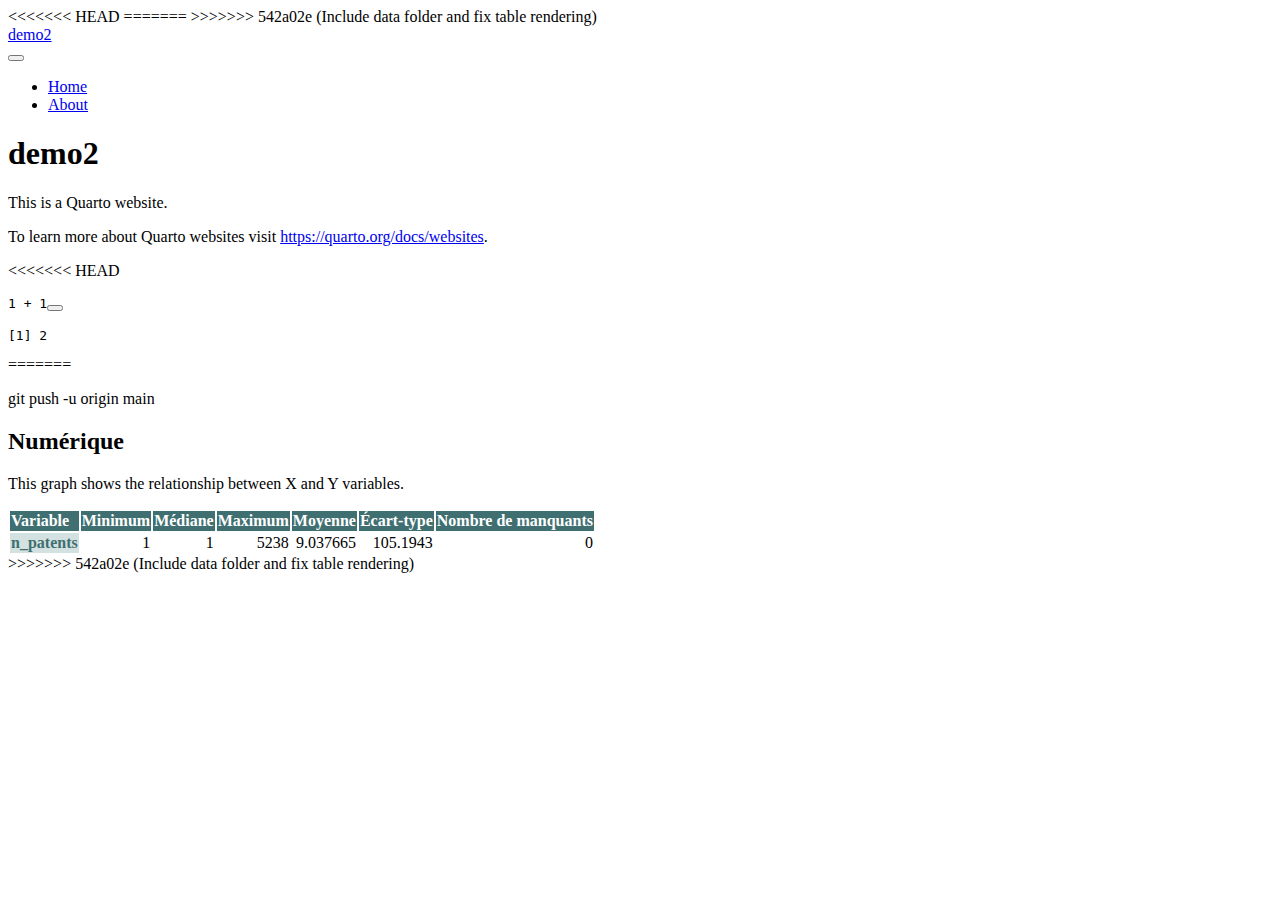
==== docs/index.html @ b52dc301 "Resolve merge conflicts and finalize the merge" ====
<!DOCTYPE html>
<html xmlns="http://www.w3.org/1999/xhtml" lang="en" xml:lang="en"><head>

<meta charset="utf-8">
<meta name="generator" content="quarto-1.4.555">

<meta name="viewport" content="width=device-width, initial-scale=1.0, user-scalable=yes">


<title>demo2</title>
<style>
code{white-space: pre-wrap;}
span.smallcaps{font-variant: small-caps;}
div.columns{display: flex; gap: min(4vw, 1.5em);}
div.column{flex: auto; overflow-x: auto;}
div.hanging-indent{margin-left: 1.5em; text-indent: -1.5em;}
ul.task-list{list-style: none;}
ul.task-list li input[type="checkbox"] {
  width: 0.8em;
  margin: 0 0.8em 0.2em -1em; /* quarto-specific, see https://github.com/quarto-dev/quarto-cli/issues/4556 */ 
  vertical-align: middle;
}
<<<<<<< HEAD
/* CSS for syntax highlighting */
pre > code.sourceCode { white-space: pre; position: relative; }
pre > code.sourceCode > span { line-height: 1.25; }
pre > code.sourceCode > span:empty { height: 1.2em; }
.sourceCode { overflow: visible; }
code.sourceCode > span { color: inherit; text-decoration: inherit; }
div.sourceCode { margin: 1em 0; }
pre.sourceCode { margin: 0; }
@media screen {
div.sourceCode { overflow: auto; }
}
@media print {
pre > code.sourceCode { white-space: pre-wrap; }
pre > code.sourceCode > span { text-indent: -5em; padding-left: 5em; }
}
pre.numberSource code
  { counter-reset: source-line 0; }
pre.numberSource code > span
  { position: relative; left: -4em; counter-increment: source-line; }
pre.numberSource code > span > a:first-child::before
  { content: counter(source-line);
    position: relative; left: -1em; text-align: right; vertical-align: baseline;
    border: none; display: inline-block;
    -webkit-touch-callout: none; -webkit-user-select: none;
    -khtml-user-select: none; -moz-user-select: none;
    -ms-user-select: none; user-select: none;
    padding: 0 4px; width: 4em;
  }
pre.numberSource { margin-left: 3em;  padding-left: 4px; }
div.sourceCode
  {   }
@media screen {
pre > code.sourceCode > span > a:first-child::before { text-decoration: underline; }
}
=======
>>>>>>> 542a02e (Include data folder and fix table rendering)
</style>


<script src="site_libs/quarto-nav/quarto-nav.js"></script>
<script src="site_libs/quarto-nav/headroom.min.js"></script>
<script src="site_libs/clipboard/clipboard.min.js"></script>
<script src="site_libs/quarto-search/autocomplete.umd.js"></script>
<script src="site_libs/quarto-search/fuse.min.js"></script>
<script src="site_libs/quarto-search/quarto-search.js"></script>
<meta name="quarto:offset" content="./">
<script src="site_libs/quarto-html/quarto.js"></script>
<script src="site_libs/quarto-html/popper.min.js"></script>
<script src="site_libs/quarto-html/tippy.umd.min.js"></script>
<script src="site_libs/quarto-html/anchor.min.js"></script>
<link href="site_libs/quarto-html/tippy.css" rel="stylesheet">
<link href="site_libs/quarto-html/quarto-syntax-highlighting.css" rel="stylesheet" id="quarto-text-highlighting-styles">
<script src="site_libs/bootstrap/bootstrap.min.js"></script>
<link href="site_libs/bootstrap/bootstrap-icons.css" rel="stylesheet">
<link href="site_libs/bootstrap/bootstrap.min.css" rel="stylesheet" id="quarto-bootstrap" data-mode="light">
<script id="quarto-search-options" type="application/json">{
  "location": "navbar",
  "copy-button": false,
  "collapse-after": 3,
  "panel-placement": "end",
  "type": "overlay",
  "limit": 50,
  "keyboard-shortcut": [
    "f",
    "/",
    "s"
  ],
  "show-item-context": false,
  "language": {
    "search-no-results-text": "No results",
    "search-matching-documents-text": "matching documents",
    "search-copy-link-title": "Copy link to search",
    "search-hide-matches-text": "Hide additional matches",
    "search-more-match-text": "more match in this document",
    "search-more-matches-text": "more matches in this document",
    "search-clear-button-title": "Clear",
    "search-text-placeholder": "",
    "search-detached-cancel-button-title": "Cancel",
    "search-submit-button-title": "Submit",
    "search-label": "Search"
  }
}</script>
<<<<<<< HEAD
=======
<script src="site_libs/kePrint-0.0.1/kePrint.js"></script>

<link href="site_libs/lightable-0.0.1/lightable.css" rel="stylesheet">

>>>>>>> 542a02e (Include data folder and fix table rendering)


<link rel="stylesheet" href="styles.css">
</head>

<body class="nav-fixed">

<div id="quarto-search-results"></div>
  <header id="quarto-header" class="headroom fixed-top">
    <nav class="navbar navbar-expand-lg " data-bs-theme="dark">
      <div class="navbar-container container-fluid">
      <div class="navbar-brand-container mx-auto">
    <a class="navbar-brand" href="./index.html">
    <span class="navbar-title">demo2</span>
    </a>
  </div>
            <div id="quarto-search" class="" title="Search"></div>
          <button class="navbar-toggler" type="button" data-bs-toggle="collapse" data-bs-target="#navbarCollapse" aria-controls="navbarCollapse" aria-expanded="false" aria-label="Toggle navigation" onclick="if (window.quartoToggleHeadroom) { window.quartoToggleHeadroom(); }">
  <span class="navbar-toggler-icon"></span>
</button>
          <div class="collapse navbar-collapse" id="navbarCollapse">
            <ul class="navbar-nav navbar-nav-scroll me-auto">
  <li class="nav-item">
    <a class="nav-link active" href="./index.html" aria-current="page"> 
<span class="menu-text">Home</span></a>
  </li>  
  <li class="nav-item">
    <a class="nav-link" href="./about.html"> 
<span class="menu-text">About</span></a>
  </li>  
</ul>
          </div> <!-- /navcollapse -->
          <div class="quarto-navbar-tools">
</div>
      </div> <!-- /container-fluid -->
    </nav>
</header>
<!-- content -->
<div id="quarto-content" class="quarto-container page-columns page-rows-contents page-layout-article page-navbar">
<!-- sidebar -->
<!-- margin-sidebar -->
    <div id="quarto-margin-sidebar" class="sidebar margin-sidebar">
        
    </div>
<!-- main -->
<main class="content" id="quarto-document-content">

<header id="title-block-header" class="quarto-title-block default">
<div class="quarto-title">
<h1 class="title">demo2</h1>
</div>



<div class="quarto-title-meta">

    
  
    
  </div>
  


</header>


<p>This is a Quarto website.</p>
<p>To learn more about Quarto websites visit <a href="https://quarto.org/docs/websites" class="uri">https://quarto.org/docs/websites</a>.</p>
<<<<<<< HEAD
<div class="cell">
<div class="sourceCode cell-code" id="cb1"><pre class="sourceCode r code-with-copy"><code class="sourceCode r"><span id="cb1-1"><a href="#cb1-1" aria-hidden="true" tabindex="-1"></a><span class="dv">1</span> <span class="sc">+</span> <span class="dv">1</span></span></code><button title="Copy to Clipboard" class="code-copy-button"><i class="bi"></i></button></pre></div>
<div class="cell-output cell-output-stdout">
<pre><code>[1] 2</code></pre>
=======
<p>git push -u origin main</p>
<div class="graph-section">
<h2 class="anchored">
Numérique
</h2>
<p>
This graph shows the relationship between X and Y variables.
</p>
<div class="cell">
<div class="cell-output-display">
<div class="table-responsive">
<table class="table table-striped table-hover table-condensed table-bordered caption-top table-sm small" data-quarto-postprocess="true">
<thead>
<tr class="header">
<th data-quarto-table-cell-role="th" style="text-align: left; font-weight: bold; color: white !important; background-color: rgba(64, 111, 113, 255) !important;">Variable</th>
<th data-quarto-table-cell-role="th" style="text-align: right; font-weight: bold; color: white !important; background-color: rgba(64, 111, 113, 255) !important;">Minimum</th>
<th data-quarto-table-cell-role="th" style="text-align: right; font-weight: bold; color: white !important; background-color: rgba(64, 111, 113, 255) !important;">Médiane</th>
<th data-quarto-table-cell-role="th" style="text-align: right; font-weight: bold; color: white !important; background-color: rgba(64, 111, 113, 255) !important;">Maximum</th>
<th data-quarto-table-cell-role="th" style="text-align: right; font-weight: bold; color: white !important; background-color: rgba(64, 111, 113, 255) !important;">Moyenne</th>
<th data-quarto-table-cell-role="th" style="text-align: right; font-weight: bold; color: white !important; background-color: rgba(64, 111, 113, 255) !important;">Écart-type</th>
<th data-quarto-table-cell-role="th" style="text-align: right; font-weight: bold; color: white !important; background-color: rgba(64, 111, 113, 255) !important;">Nombre de manquants</th>
</tr>
</thead>
<tbody>
<tr class="odd">
<td style="text-align: left; font-weight: bold; color: rgba(64, 111, 113, 255) !important; background-color: rgba(212, 225, 225, 255) !important;">n_patents</td>
<td style="text-align: right;">1</td>
<td style="text-align: right;">1</td>
<td style="text-align: right;">5238</td>
<td style="text-align: right;">9.037665</td>
<td style="text-align: right;">105.1943</td>
<td style="text-align: right;">0</td>
</tr>
</tbody>
</table>
</div>


</div>
>>>>>>> 542a02e (Include data folder and fix table rendering)
</div>
</div>



</main> <!-- /main -->
<script id="quarto-html-after-body" type="application/javascript">
window.document.addEventListener("DOMContentLoaded", function (event) {
  const toggleBodyColorMode = (bsSheetEl) => {
    const mode = bsSheetEl.getAttribute("data-mode");
    const bodyEl = window.document.querySelector("body");
    if (mode === "dark") {
      bodyEl.classList.add("quarto-dark");
      bodyEl.classList.remove("quarto-light");
    } else {
      bodyEl.classList.add("quarto-light");
      bodyEl.classList.remove("quarto-dark");
    }
  }
  const toggleBodyColorPrimary = () => {
    const bsSheetEl = window.document.querySelector("link#quarto-bootstrap");
    if (bsSheetEl) {
      toggleBodyColorMode(bsSheetEl);
    }
  }
  toggleBodyColorPrimary();  
  const icon = "";
  const anchorJS = new window.AnchorJS();
  anchorJS.options = {
    placement: 'right',
    icon: icon
  };
  anchorJS.add('.anchored');
  const isCodeAnnotation = (el) => {
    for (const clz of el.classList) {
      if (clz.startsWith('code-annotation-')) {                     
        return true;
      }
    }
    return false;
  }
  const clipboard = new window.ClipboardJS('.code-copy-button', {
    text: function(trigger) {
      const codeEl = trigger.previousElementSibling.cloneNode(true);
      for (const childEl of codeEl.children) {
        if (isCodeAnnotation(childEl)) {
          childEl.remove();
        }
      }
      return codeEl.innerText;
    }
  });
  clipboard.on('success', function(e) {
    // button target
    const button = e.trigger;
    // don't keep focus
    button.blur();
    // flash "checked"
    button.classList.add('code-copy-button-checked');
    var currentTitle = button.getAttribute("title");
    button.setAttribute("title", "Copied!");
    let tooltip;
    if (window.bootstrap) {
      button.setAttribute("data-bs-toggle", "tooltip");
      button.setAttribute("data-bs-placement", "left");
      button.setAttribute("data-bs-title", "Copied!");
      tooltip = new bootstrap.Tooltip(button, 
        { trigger: "manual", 
          customClass: "code-copy-button-tooltip",
          offset: [0, -8]});
      tooltip.show();    
    }
    setTimeout(function() {
      if (tooltip) {
        tooltip.hide();
        button.removeAttribute("data-bs-title");
        button.removeAttribute("data-bs-toggle");
        button.removeAttribute("data-bs-placement");
      }
      button.setAttribute("title", currentTitle);
      button.classList.remove('code-copy-button-checked');
    }, 1000);
    // clear code selection
    e.clearSelection();
  });
    var localhostRegex = new RegExp(/^(?:http|https):\/\/localhost\:?[0-9]*\//);
    var mailtoRegex = new RegExp(/^mailto:/);
      var filterRegex = new RegExp('/' + window.location.host + '/');
    var isInternal = (href) => {
        return filterRegex.test(href) || localhostRegex.test(href) || mailtoRegex.test(href);
    }
    // Inspect non-navigation links and adorn them if external
 	var links = window.document.querySelectorAll('a[href]:not(.nav-link):not(.navbar-brand):not(.toc-action):not(.sidebar-link):not(.sidebar-item-toggle):not(.pagination-link):not(.no-external):not([aria-hidden]):not(.dropdown-item):not(.quarto-navigation-tool)');
    for (var i=0; i<links.length; i++) {
      const link = links[i];
      if (!isInternal(link.href)) {
        // undo the damage that might have been done by quarto-nav.js in the case of
        // links that we want to consider external
        if (link.dataset.originalHref !== undefined) {
          link.href = link.dataset.originalHref;
        }
      }
    }
  function tippyHover(el, contentFn, onTriggerFn, onUntriggerFn) {
    const config = {
      allowHTML: true,
      maxWidth: 500,
      delay: 100,
      arrow: false,
      appendTo: function(el) {
          return el.parentElement;
      },
      interactive: true,
      interactiveBorder: 10,
      theme: 'quarto',
      placement: 'bottom-start',
    };
    if (contentFn) {
      config.content = contentFn;
    }
    if (onTriggerFn) {
      config.onTrigger = onTriggerFn;
    }
    if (onUntriggerFn) {
      config.onUntrigger = onUntriggerFn;
    }
    window.tippy(el, config); 
  }
  const noterefs = window.document.querySelectorAll('a[role="doc-noteref"]');
  for (var i=0; i<noterefs.length; i++) {
    const ref = noterefs[i];
    tippyHover(ref, function() {
      // use id or data attribute instead here
      let href = ref.getAttribute('data-footnote-href') || ref.getAttribute('href');
      try { href = new URL(href).hash; } catch {}
      const id = href.replace(/^#\/?/, "");
      const note = window.document.getElementById(id);
      if (note) {
        return note.innerHTML;
      } else {
        return "";
      }
    });
  }
  const xrefs = window.document.querySelectorAll('a.quarto-xref');
  const processXRef = (id, note) => {
    // Strip column container classes
    const stripColumnClz = (el) => {
      el.classList.remove("page-full", "page-columns");
      if (el.children) {
        for (const child of el.children) {
          stripColumnClz(child);
        }
      }
    }
    stripColumnClz(note)
    if (id === null || id.startsWith('sec-')) {
      // Special case sections, only their first couple elements
      const container = document.createElement("div");
      if (note.children && note.children.length > 2) {
        container.appendChild(note.children[0].cloneNode(true));
        for (let i = 1; i < note.children.length; i++) {
          const child = note.children[i];
          if (child.tagName === "P" && child.innerText === "") {
            continue;
          } else {
            container.appendChild(child.cloneNode(true));
            break;
          }
        }
        if (window.Quarto?.typesetMath) {
          window.Quarto.typesetMath(container);
        }
        return container.innerHTML
      } else {
        if (window.Quarto?.typesetMath) {
          window.Quarto.typesetMath(note);
        }
        return note.innerHTML;
      }
    } else {
      // Remove any anchor links if they are present
      const anchorLink = note.querySelector('a.anchorjs-link');
      if (anchorLink) {
        anchorLink.remove();
      }
      if (window.Quarto?.typesetMath) {
        window.Quarto.typesetMath(note);
      }
      // TODO in 1.5, we should make sure this works without a callout special case
      if (note.classList.contains("callout")) {
        return note.outerHTML;
      } else {
        return note.innerHTML;
      }
    }
  }
  for (var i=0; i<xrefs.length; i++) {
    const xref = xrefs[i];
    tippyHover(xref, undefined, function(instance) {
      instance.disable();
      let url = xref.getAttribute('href');
      let hash = undefined; 
      if (url.startsWith('#')) {
        hash = url;
      } else {
        try { hash = new URL(url).hash; } catch {}
      }
      if (hash) {
        const id = hash.replace(/^#\/?/, "");
        const note = window.document.getElementById(id);
        if (note !== null) {
          try {
            const html = processXRef(id, note.cloneNode(true));
            instance.setContent(html);
          } finally {
            instance.enable();
            instance.show();
          }
        } else {
          // See if we can fetch this
          fetch(url.split('#')[0])
          .then(res => res.text())
          .then(html => {
            const parser = new DOMParser();
            const htmlDoc = parser.parseFromString(html, "text/html");
            const note = htmlDoc.getElementById(id);
            if (note !== null) {
              const html = processXRef(id, note);
              instance.setContent(html);
            } 
          }).finally(() => {
            instance.enable();
            instance.show();
          });
        }
      } else {
        // See if we can fetch a full url (with no hash to target)
        // This is a special case and we should probably do some content thinning / targeting
        fetch(url)
        .then(res => res.text())
        .then(html => {
          const parser = new DOMParser();
          const htmlDoc = parser.parseFromString(html, "text/html");
          const note = htmlDoc.querySelector('main.content');
          if (note !== null) {
            // This should only happen for chapter cross references
            // (since there is no id in the URL)
            // remove the first header
            if (note.children.length > 0 && note.children[0].tagName === "HEADER") {
              note.children[0].remove();
            }
            const html = processXRef(null, note);
            instance.setContent(html);
          } 
        }).finally(() => {
          instance.enable();
          instance.show();
        });
      }
    }, function(instance) {
    });
  }
      let selectedAnnoteEl;
      const selectorForAnnotation = ( cell, annotation) => {
        let cellAttr = 'data-code-cell="' + cell + '"';
        let lineAttr = 'data-code-annotation="' +  annotation + '"';
        const selector = 'span[' + cellAttr + '][' + lineAttr + ']';
        return selector;
      }
      const selectCodeLines = (annoteEl) => {
        const doc = window.document;
        const targetCell = annoteEl.getAttribute("data-target-cell");
        const targetAnnotation = annoteEl.getAttribute("data-target-annotation");
        const annoteSpan = window.document.querySelector(selectorForAnnotation(targetCell, targetAnnotation));
        const lines = annoteSpan.getAttribute("data-code-lines").split(",");
        const lineIds = lines.map((line) => {
          return targetCell + "-" + line;
        })
        let top = null;
        let height = null;
        let parent = null;
        if (lineIds.length > 0) {
            //compute the position of the single el (top and bottom and make a div)
            const el = window.document.getElementById(lineIds[0]);
            top = el.offsetTop;
            height = el.offsetHeight;
            parent = el.parentElement.parentElement;
          if (lineIds.length > 1) {
            const lastEl = window.document.getElementById(lineIds[lineIds.length - 1]);
            const bottom = lastEl.offsetTop + lastEl.offsetHeight;
            height = bottom - top;
          }
          if (top !== null && height !== null && parent !== null) {
            // cook up a div (if necessary) and position it 
            let div = window.document.getElementById("code-annotation-line-highlight");
            if (div === null) {
              div = window.document.createElement("div");
              div.setAttribute("id", "code-annotation-line-highlight");
              div.style.position = 'absolute';
              parent.appendChild(div);
            }
            div.style.top = top - 2 + "px";
            div.style.height = height + 4 + "px";
            div.style.left = 0;
            let gutterDiv = window.document.getElementById("code-annotation-line-highlight-gutter");
            if (gutterDiv === null) {
              gutterDiv = window.document.createElement("div");
              gutterDiv.setAttribute("id", "code-annotation-line-highlight-gutter");
              gutterDiv.style.position = 'absolute';
              const codeCell = window.document.getElementById(targetCell);
              const gutter = codeCell.querySelector('.code-annotation-gutter');
              gutter.appendChild(gutterDiv);
            }
            gutterDiv.style.top = top - 2 + "px";
            gutterDiv.style.height = height + 4 + "px";
          }
          selectedAnnoteEl = annoteEl;
        }
      };
      const unselectCodeLines = () => {
        const elementsIds = ["code-annotation-line-highlight", "code-annotation-line-highlight-gutter"];
        elementsIds.forEach((elId) => {
          const div = window.document.getElementById(elId);
          if (div) {
            div.remove();
          }
        });
        selectedAnnoteEl = undefined;
      };
        // Handle positioning of the toggle
    window.addEventListener(
      "resize",
      throttle(() => {
        elRect = undefined;
        if (selectedAnnoteEl) {
          selectCodeLines(selectedAnnoteEl);
        }
      }, 10)
    );
    function throttle(fn, ms) {
    let throttle = false;
    let timer;
      return (...args) => {
        if(!throttle) { // first call gets through
            fn.apply(this, args);
            throttle = true;
        } else { // all the others get throttled
            if(timer) clearTimeout(timer); // cancel #2
            timer = setTimeout(() => {
              fn.apply(this, args);
              timer = throttle = false;
            }, ms);
        }
      };
    }
      // Attach click handler to the DT
      const annoteDls = window.document.querySelectorAll('dt[data-target-cell]');
      for (const annoteDlNode of annoteDls) {
        annoteDlNode.addEventListener('click', (event) => {
          const clickedEl = event.target;
          if (clickedEl !== selectedAnnoteEl) {
            unselectCodeLines();
            const activeEl = window.document.querySelector('dt[data-target-cell].code-annotation-active');
            if (activeEl) {
              activeEl.classList.remove('code-annotation-active');
            }
            selectCodeLines(clickedEl);
            clickedEl.classList.add('code-annotation-active');
          } else {
            // Unselect the line
            unselectCodeLines();
            clickedEl.classList.remove('code-annotation-active');
          }
        });
      }
  const findCites = (el) => {
    const parentEl = el.parentElement;
    if (parentEl) {
      const cites = parentEl.dataset.cites;
      if (cites) {
        return {
          el,
          cites: cites.split(' ')
        };
      } else {
        return findCites(el.parentElement)
      }
    } else {
      return undefined;
    }
  };
  var bibliorefs = window.document.querySelectorAll('a[role="doc-biblioref"]');
  for (var i=0; i<bibliorefs.length; i++) {
    const ref = bibliorefs[i];
    const citeInfo = findCites(ref);
    if (citeInfo) {
      tippyHover(citeInfo.el, function() {
        var popup = window.document.createElement('div');
        citeInfo.cites.forEach(function(cite) {
          var citeDiv = window.document.createElement('div');
          citeDiv.classList.add('hanging-indent');
          citeDiv.classList.add('csl-entry');
          var biblioDiv = window.document.getElementById('ref-' + cite);
          if (biblioDiv) {
            citeDiv.innerHTML = biblioDiv.innerHTML;
          }
          popup.appendChild(citeDiv);
        });
        return popup.innerHTML;
      });
    }
  }
});
</script>
</div> <!-- /content -->




</body></html>
---- docs/site_libs/lightable-0.0.1/lightable.css ----
/*!
 * lightable v0.0.1
 * Copyright 2020 Hao Zhu
 * Licensed under MIT (https://github.com/haozhu233/kableExtra/blob/master/LICENSE)
 */

.lightable-minimal {
  border-collapse: separate;
  border-spacing: 16px 1px;
  width: 100%;
  margin-bottom: 10px;
}

.lightable-minimal td {
  margin-left: 5px;
  margin-right: 5px;
}

.lightable-minimal th {
  margin-left: 5px;
  margin-right: 5px;
}

.lightable-minimal thead tr:last-child th {
  border-bottom: 2px solid #00000050;
  empty-cells: hide;

}

.lightable-minimal tbody tr:first-child td {
  padding-top: 0.5em;
}

.lightable-minimal.lightable-hover tbody tr:hover {
  background-color: #f5f5f5;
}

.lightable-minimal.lightable-striped tbody tr:nth-child(even) {
  background-color: #f5f5f5;
}

.lightable-classic {
  border-top: 0.16em solid #111111;
  border-bottom: 0.16em solid #111111;
  width: 100%;
  margin-bottom: 10px;
  margin: 10px 5px;
}

.lightable-classic tfoot tr td {
  border: 0;
}

.lightable-classic tfoot tr:first-child td {
  border-top: 0.14em solid #111111;
}

.lightable-classic caption {
  color: #222222;
}

.lightable-classic td {
  padding-left: 5px;
  padding-right: 5px;
  color: #222222;
}

.lightable-classic th {
  padding-left: 5px;
  padding-right: 5px;
  font-weight: normal;
  color: #222222;
}

.lightable-classic thead tr:last-child th {
  border-bottom: 0.10em solid #111111;
}

.lightable-classic.lightable-hover tbody tr:hover {
  background-color: #F9EEC1;
}

.lightable-classic.lightable-striped tbody tr:nth-child(even) {
  background-color: #f5f5f5;
}

.lightable-classic-2 {
  border-top: 3px double #111111;
  border-bottom: 3px double #111111;
  width: 100%;
  margin-bottom: 10px;
}

.lightable-classic-2 tfoot tr td {
  border: 0;
}

.lightable-classic-2 tfoot tr:first-child td {
  border-top: 3px double #111111;
}

.lightable-classic-2 caption {
  color: #222222;
}

.lightable-classic-2 td {
  padding-left: 5px;
  padding-right: 5px;
  color: #222222;
}

.lightable-classic-2 th {
  padding-left: 5px;
  padding-right: 5px;
  font-weight: normal;
  color: #222222;
}

.lightable-classic-2 tbody tr:last-child td {
  border-bottom: 3px double #111111;
}

.lightable-classic-2 thead tr:last-child th {
  border-bottom: 1px solid #111111;
}

.lightable-classic-2.lightable-hover tbody tr:hover {
  background-color: #F9EEC1;
}

.lightable-classic-2.lightable-striped tbody tr:nth-child(even) {
  background-color: #f5f5f5;
}

.lightable-material {
  min-width: 100%;
  white-space: nowrap;
  table-layout: fixed;
  font-family: Roboto, sans-serif;
  border: 1px solid #EEE;
  border-collapse: collapse;
  margin-bottom: 10px;
}

.lightable-material tfoot tr td {
  border: 0;
}

.lightable-material tfoot tr:first-child td {
  border-top: 1px solid #EEE;
}

.lightable-material th {
  height: 56px;
  padding-left: 16px;
  padding-right: 16px;
}

.lightable-material td {
  height: 52px;
  padding-left: 16px;
  padding-right: 16px;
  border-top: 1px solid #eeeeee;
}

.lightable-material.lightable-hover tbody tr:hover {
  background-color: #f5f5f5;
}

.lightable-material.lightable-striped tbody tr:nth-child(even) {
  background-color: #f5f5f5;
}

.lightable-material.lightable-striped tbody td {
  border: 0;
}

.lightable-material.lightable-striped thead tr:last-child th {
  border-bottom: 1px solid #ddd;
}

.lightable-material-dark {
  min-width: 100%;
  white-space: nowrap;
  table-layout: fixed;
  font-family: Roboto, sans-serif;
  border: 1px solid #FFFFFF12;
  border-collapse: collapse;
  margin-bottom: 10px;
  background-color: #363640;
}

.lightable-material-dark tfoot tr td {
  border: 0;
}

.lightable-material-dark tfoot tr:first-child td {
  border-top: 1px solid #FFFFFF12;
}

.lightable-material-dark th {
  height: 56px;
  padding-left: 16px;
  padding-right: 16px;
  color: #FFFFFF60;
}

.lightable-material-dark td {
  height: 52px;
  padding-left: 16px;
  padding-right: 16px;
  color: #FFFFFF;
  border-top: 1px solid #FFFFFF12;
}

.lightable-material-dark.lightable-hover tbody tr:hover {
  background-color: #FFFFFF12;
}

.lightable-material-dark.lightable-striped tbody tr:nth-child(even) {
  background-color: #FFFFFF12;
}

.lightable-material-dark.lightable-striped tbody td {
  border: 0;
}

.lightable-material-dark.lightable-striped thead tr:last-child th {
  border-bottom: 1px solid #FFFFFF12;
}

.lightable-paper {
  width: 100%;
  margin-bottom: 10px;
  color: #444;
}

.lightable-paper tfoot tr td {
  border: 0;
}

.lightable-paper tfoot tr:first-child td {
  border-top: 1px solid #00000020;
}

.lightable-paper thead tr:last-child th {
  color: #666;
  vertical-align: bottom;
  border-bottom: 1px solid #00000020;
  line-height: 1.15em;
  padding: 10px 5px;
}

.lightable-paper td {
  vertical-align: middle;
  border-bottom: 1px solid #00000010;
  line-height: 1.15em;
  padding: 7px 5px;
}

.lightable-paper.lightable-hover tbody tr:hover {
  background-color: #F9EEC1;
}

.lightable-paper.lightable-striped tbody tr:nth-child(even) {
  background-color: #00000008;
}

.lightable-paper.lightable-striped tbody td {
  border: 0;
}
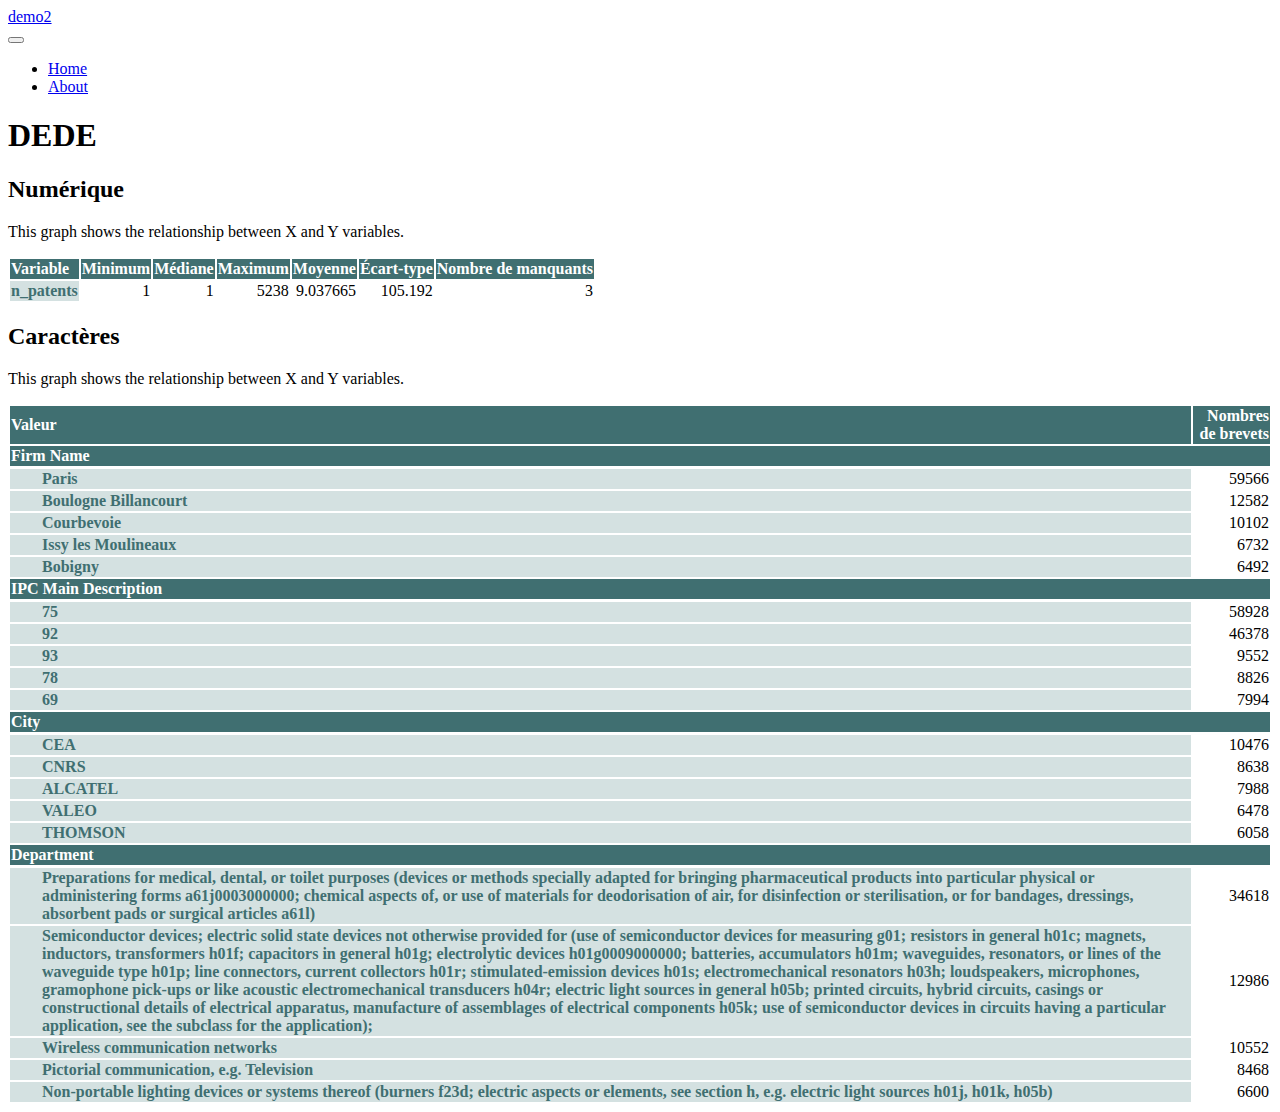
==== commit 893b95c9: "Update index.qmd and about.qmd with new changes" ====
--- a/docs/index.html
+++ b/docs/index.html
@@ -7,7 +7,7 @@
 <meta name="viewport" content="width=device-width, initial-scale=1.0, user-scalable=yes">
 
 
-<title>demo2</title>
+<title>demo2 - DEDE</title>
 <style>
 code{white-space: pre-wrap;}
 span.smallcaps{font-variant: small-caps;}
@@ -20,43 +20,6 @@
   margin: 0 0.8em 0.2em -1em; /* quarto-specific, see https://github.com/quarto-dev/quarto-cli/issues/4556 */ 
   vertical-align: middle;
 }
-<<<<<<< HEAD
-/* CSS for syntax highlighting */
-pre > code.sourceCode { white-space: pre; position: relative; }
-pre > code.sourceCode > span { line-height: 1.25; }
-pre > code.sourceCode > span:empty { height: 1.2em; }
-.sourceCode { overflow: visible; }
-code.sourceCode > span { color: inherit; text-decoration: inherit; }
-div.sourceCode { margin: 1em 0; }
-pre.sourceCode { margin: 0; }
-@media screen {
-div.sourceCode { overflow: auto; }
-}
-@media print {
-pre > code.sourceCode { white-space: pre-wrap; }
-pre > code.sourceCode > span { text-indent: -5em; padding-left: 5em; }
-}
-pre.numberSource code
-  { counter-reset: source-line 0; }
-pre.numberSource code > span
-  { position: relative; left: -4em; counter-increment: source-line; }
-pre.numberSource code > span > a:first-child::before
-  { content: counter(source-line);
-    position: relative; left: -1em; text-align: right; vertical-align: baseline;
-    border: none; display: inline-block;
-    -webkit-touch-callout: none; -webkit-user-select: none;
-    -khtml-user-select: none; -moz-user-select: none;
-    -ms-user-select: none; user-select: none;
-    padding: 0 4px; width: 4em;
-  }
-pre.numberSource { margin-left: 3em;  padding-left: 4px; }
-div.sourceCode
-  {   }
-@media screen {
-pre > code.sourceCode > span > a:first-child::before { text-decoration: underline; }
-}
-=======
->>>>>>> 542a02e (Include data folder and fix table rendering)
 </style>
 
 
@@ -103,13 +66,10 @@
     "search-label": "Search"
   }
 }</script>
-<<<<<<< HEAD
-=======
 <script src="site_libs/kePrint-0.0.1/kePrint.js"></script>
 
 <link href="site_libs/lightable-0.0.1/lightable.css" rel="stylesheet">
 
->>>>>>> 542a02e (Include data folder and fix table rendering)
 
 
 <link rel="stylesheet" href="styles.css">
@@ -159,7 +119,7 @@
 
 <header id="title-block-header" class="quarto-title-block default">
 <div class="quarto-title">
-<h1 class="title">demo2</h1>
+<h1 class="title">DEDE</h1>
 </div>
 
 
@@ -176,15 +136,6 @@
 </header>
 
 
-<p>This is a Quarto website.</p>
-<p>To learn more about Quarto websites visit <a href="https://quarto.org/docs/websites" class="uri">https://quarto.org/docs/websites</a>.</p>
-<<<<<<< HEAD
-<div class="cell">
-<div class="sourceCode cell-code" id="cb1"><pre class="sourceCode r code-with-copy"><code class="sourceCode r"><span id="cb1-1"><a href="#cb1-1" aria-hidden="true" tabindex="-1"></a><span class="dv">1</span> <span class="sc">+</span> <span class="dv">1</span></span></code><button title="Copy to Clipboard" class="code-copy-button"><i class="bi"></i></button></pre></div>
-<div class="cell-output cell-output-stdout">
-<pre><code>[1] 2</code></pre>
-=======
-<p>git push -u origin main</p>
 <div class="graph-section">
 <h2 class="anchored">
 Numérique
@@ -214,8 +165,8 @@
 <td style="text-align: right;">1</td>
 <td style="text-align: right;">5238</td>
 <td style="text-align: right;">9.037665</td>
-<td style="text-align: right;">105.1943</td>
-<td style="text-align: right;">0</td>
+<td style="text-align: right;">105.192</td>
+<td style="text-align: right;">3</td>
 </tr>
 </tbody>
 </table>
@@ -223,7 +174,124 @@
 
 
 </div>
->>>>>>> 542a02e (Include data folder and fix table rendering)
+</div>
+</div>
+<div class="graph-section">
+<h2 class="anchored">
+Caractères
+</h2>
+<p>
+This graph shows the relationship between X and Y variables.
+</p>
+<div class="cell">
+<div class="cell-output-display">
+<div class="table-responsive">
+<table class="table table-striped table-hover table-condensed table-bordered caption-top table-sm small" data-quarto-postprocess="true">
+<thead>
+<tr class="header">
+<th data-quarto-table-cell-role="th" style="text-align: left; font-weight: bold; color: white !important; background-color: rgba(64, 111, 113, 255) !important;">Valeur</th>
+<th data-quarto-table-cell-role="th" style="text-align: right; font-weight: bold; color: white !important; background-color: rgba(64, 111, 113, 255) !important;">Nombres de brevets</th>
+</tr>
+</thead>
+<tbody>
+<tr class="odd" data-grouplength="5">
+<td colspan="2" style="border-bottom: 1px solid; color: white !important; background-color: rgba(64, 111, 113, 255) !important"><strong>Firm Name</strong></td>
+</tr>
+<tr class="even">
+<td style="text-align: left; font-weight: bold; color: rgba(64, 111, 113, 255) !important; background-color: rgba(212, 225, 225, 255) !important; padding-left: 2em;" data-indentlevel="1">Paris</td>
+<td style="text-align: right;">59566</td>
+</tr>
+<tr class="odd">
+<td style="text-align: left; font-weight: bold; color: rgba(64, 111, 113, 255) !important; background-color: rgba(212, 225, 225, 255) !important; padding-left: 2em;" data-indentlevel="1">Boulogne Billancourt</td>
+<td style="text-align: right;">12582</td>
+</tr>
+<tr class="even">
+<td style="text-align: left; font-weight: bold; color: rgba(64, 111, 113, 255) !important; background-color: rgba(212, 225, 225, 255) !important; padding-left: 2em;" data-indentlevel="1">Courbevoie</td>
+<td style="text-align: right;">10102</td>
+</tr>
+<tr class="odd">
+<td style="text-align: left; font-weight: bold; color: rgba(64, 111, 113, 255) !important; background-color: rgba(212, 225, 225, 255) !important; padding-left: 2em;" data-indentlevel="1">Issy les Moulineaux</td>
+<td style="text-align: right;">6732</td>
+</tr>
+<tr class="even">
+<td style="text-align: left; font-weight: bold; color: rgba(64, 111, 113, 255) !important; background-color: rgba(212, 225, 225, 255) !important; padding-left: 2em;" data-indentlevel="1">Bobigny</td>
+<td style="text-align: right;">6492</td>
+</tr>
+<tr class="odd" data-grouplength="5">
+<td colspan="2" style="border-bottom: 1px solid; color: white !important; background-color: rgba(64, 111, 113, 255) !important"><strong>IPC Main Description</strong></td>
+</tr>
+<tr class="even">
+<td style="text-align: left; font-weight: bold; color: rgba(64, 111, 113, 255) !important; background-color: rgba(212, 225, 225, 255) !important; padding-left: 2em;" data-indentlevel="1">75</td>
+<td style="text-align: right;">58928</td>
+</tr>
+<tr class="odd">
+<td style="text-align: left; font-weight: bold; color: rgba(64, 111, 113, 255) !important; background-color: rgba(212, 225, 225, 255) !important; padding-left: 2em;" data-indentlevel="1">92</td>
+<td style="text-align: right;">46378</td>
+</tr>
+<tr class="even">
+<td style="text-align: left; font-weight: bold; color: rgba(64, 111, 113, 255) !important; background-color: rgba(212, 225, 225, 255) !important; padding-left: 2em;" data-indentlevel="1">93</td>
+<td style="text-align: right;">9552</td>
+</tr>
+<tr class="odd">
+<td style="text-align: left; font-weight: bold; color: rgba(64, 111, 113, 255) !important; background-color: rgba(212, 225, 225, 255) !important; padding-left: 2em;" data-indentlevel="1">78</td>
+<td style="text-align: right;">8826</td>
+</tr>
+<tr class="even">
+<td style="text-align: left; font-weight: bold; color: rgba(64, 111, 113, 255) !important; background-color: rgba(212, 225, 225, 255) !important; padding-left: 2em;" data-indentlevel="1">69</td>
+<td style="text-align: right;">7994</td>
+</tr>
+<tr class="odd" data-grouplength="5">
+<td colspan="2" style="border-bottom: 1px solid; color: white !important; background-color: rgba(64, 111, 113, 255) !important"><strong>City</strong></td>
+</tr>
+<tr class="even">
+<td style="text-align: left; font-weight: bold; color: rgba(64, 111, 113, 255) !important; background-color: rgba(212, 225, 225, 255) !important; padding-left: 2em;" data-indentlevel="1">CEA</td>
+<td style="text-align: right;">10476</td>
+</tr>
+<tr class="odd">
+<td style="text-align: left; font-weight: bold; color: rgba(64, 111, 113, 255) !important; background-color: rgba(212, 225, 225, 255) !important; padding-left: 2em;" data-indentlevel="1">CNRS</td>
+<td style="text-align: right;">8638</td>
+</tr>
+<tr class="even">
+<td style="text-align: left; font-weight: bold; color: rgba(64, 111, 113, 255) !important; background-color: rgba(212, 225, 225, 255) !important; padding-left: 2em;" data-indentlevel="1">ALCATEL</td>
+<td style="text-align: right;">7988</td>
+</tr>
+<tr class="odd">
+<td style="text-align: left; font-weight: bold; color: rgba(64, 111, 113, 255) !important; background-color: rgba(212, 225, 225, 255) !important; padding-left: 2em;" data-indentlevel="1">VALEO</td>
+<td style="text-align: right;">6478</td>
+</tr>
+<tr class="even">
+<td style="text-align: left; font-weight: bold; color: rgba(64, 111, 113, 255) !important; background-color: rgba(212, 225, 225, 255) !important; padding-left: 2em;" data-indentlevel="1">THOMSON</td>
+<td style="text-align: right;">6058</td>
+</tr>
+<tr class="odd" data-grouplength="5">
+<td colspan="2" style="border-bottom: 1px solid; color: white !important; background-color: rgba(64, 111, 113, 255) !important"><strong>Department</strong></td>
+</tr>
+<tr class="even">
+<td style="text-align: left; font-weight: bold; color: rgba(64, 111, 113, 255) !important; background-color: rgba(212, 225, 225, 255) !important; padding-left: 2em;" data-indentlevel="1">Preparations for medical, dental, or toilet purposes (devices or methods specially adapted for bringing pharmaceutical products into particular physical or administering forms a61j0003000000; chemical aspects of, or use of materials for deodorisation of air, for disinfection or sterilisation, or for bandages, dressings, absorbent pads or surgical articles a61l)</td>
+<td style="text-align: right;">34618</td>
+</tr>
+<tr class="odd">
+<td style="text-align: left; font-weight: bold; color: rgba(64, 111, 113, 255) !important; background-color: rgba(212, 225, 225, 255) !important; padding-left: 2em;" data-indentlevel="1">Semiconductor devices; electric solid state devices not otherwise provided for (use of semiconductor devices for measuring g01; resistors in general h01c; magnets, inductors, transformers h01f; capacitors in general h01g; electrolytic devices h01g0009000000; batteries, accumulators h01m; waveguides, resonators, or lines of the waveguide type h01p; line connectors, current collectors h01r; stimulated-emission devices h01s; electromechanical resonators h03h; loudspeakers, microphones, gramophone pick-ups or like acoustic electromechanical transducers h04r; electric light sources in general h05b; printed circuits, hybrid circuits, casings or constructional details of electrical apparatus, manufacture of assemblages of electrical components h05k; use of semiconductor devices in circuits having a particular application, see the subclass for the application);</td>
+<td style="text-align: right;">12986</td>
+</tr>
+<tr class="even">
+<td style="text-align: left; font-weight: bold; color: rgba(64, 111, 113, 255) !important; background-color: rgba(212, 225, 225, 255) !important; padding-left: 2em;" data-indentlevel="1">Wireless communication networks</td>
+<td style="text-align: right;">10552</td>
+</tr>
+<tr class="odd">
+<td style="text-align: left; font-weight: bold; color: rgba(64, 111, 113, 255) !important; background-color: rgba(212, 225, 225, 255) !important; padding-left: 2em;" data-indentlevel="1">Pictorial communication, e.g. Television</td>
+<td style="text-align: right;">8468</td>
+</tr>
+<tr class="even">
+<td style="text-align: left; font-weight: bold; color: rgba(64, 111, 113, 255) !important; background-color: rgba(212, 225, 225, 255) !important; padding-left: 2em;" data-indentlevel="1">Non-portable lighting devices or systems thereof (burners f23d; electric aspects or elements, see section h, e.g. electric light sources h01j, h01k, h05b)</td>
+<td style="text-align: right;">6600</td>
+</tr>
+</tbody>
+</table>
+</div>
+
+
+</div>
 </div>
 </div>
 
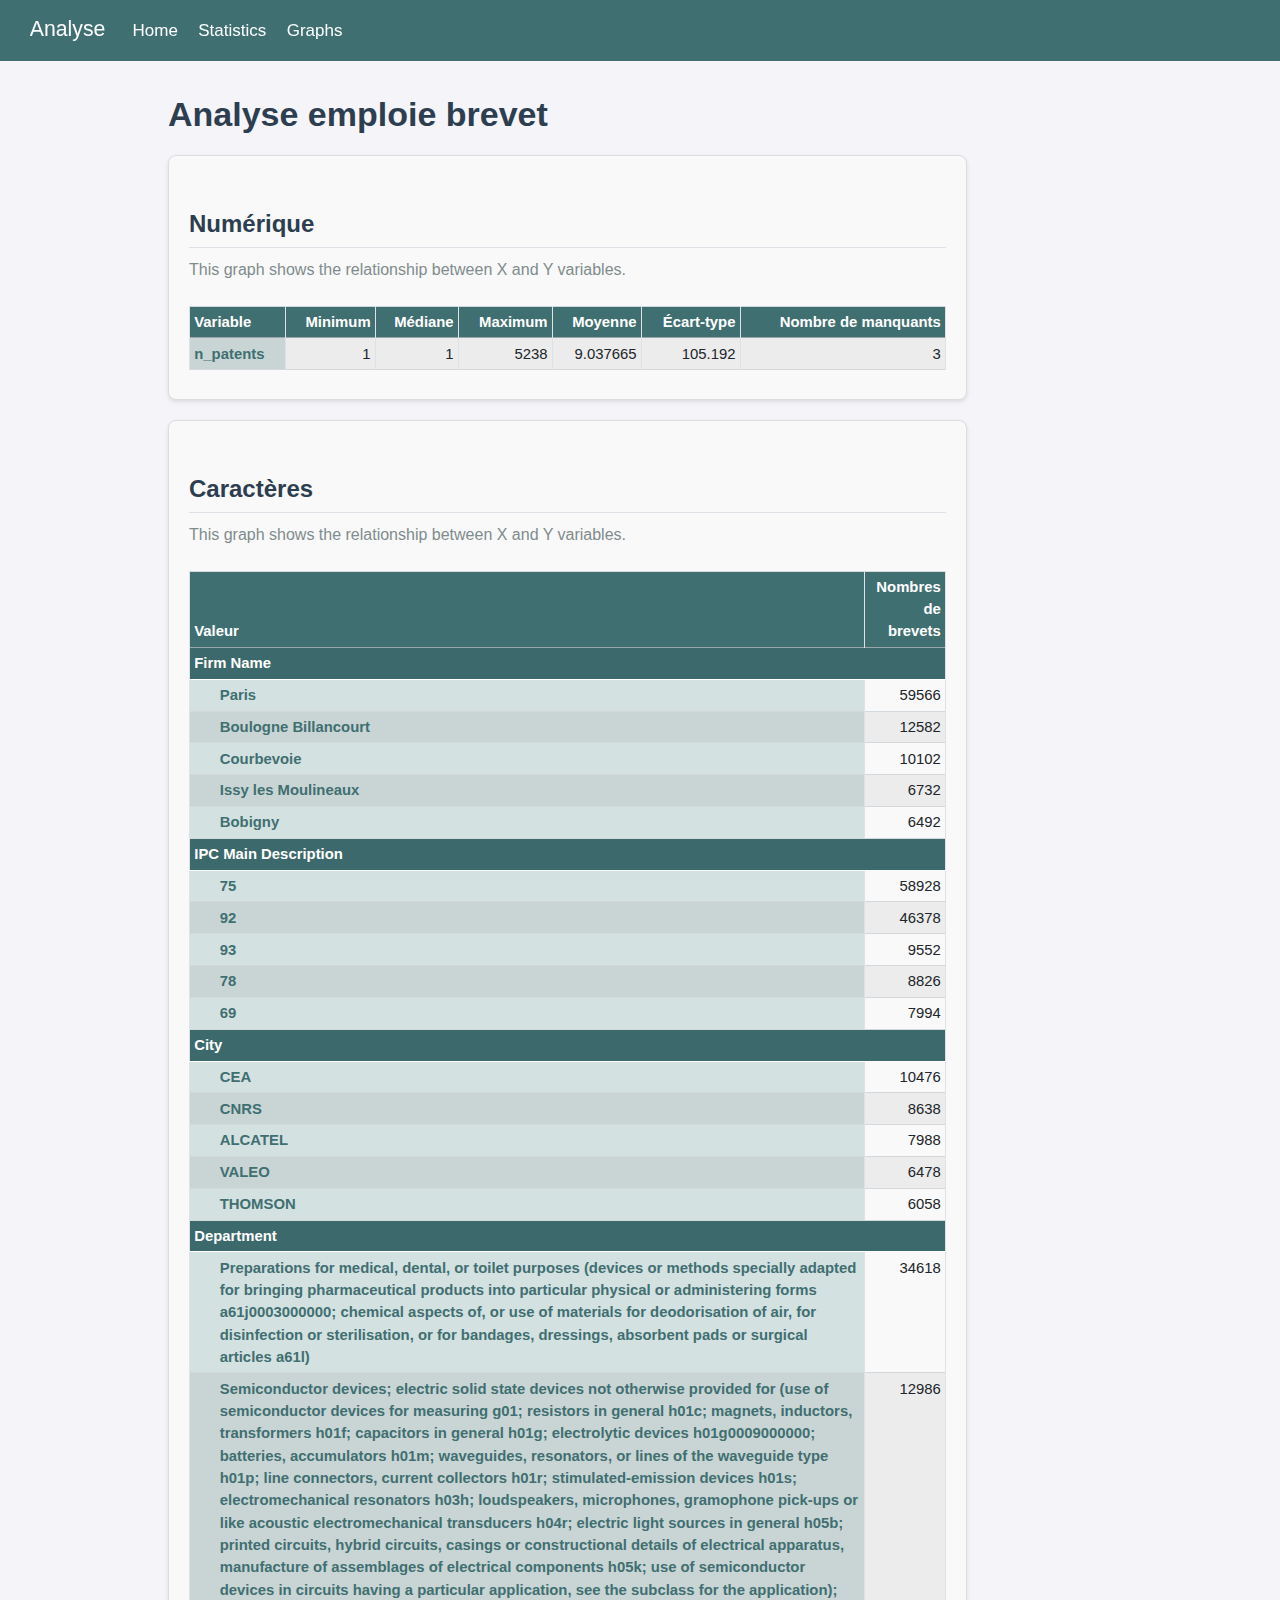
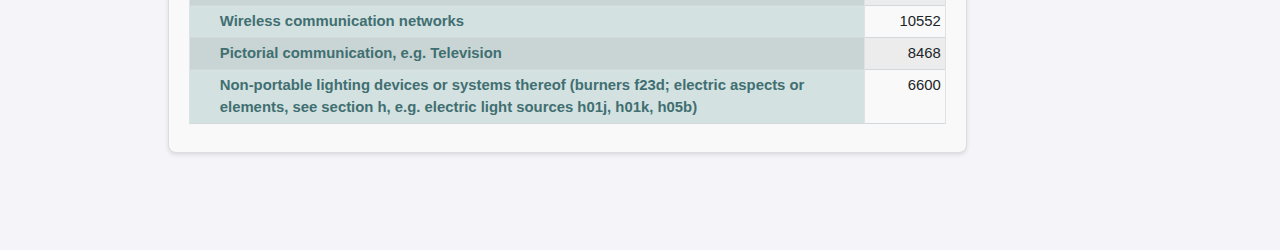
==== commit 830a1437: "Fix navigation links to ensure Graphs page appears" ====
--- a/docs/index.html
+++ b/docs/index.html
@@ -7,7 +7,7 @@
 <meta name="viewport" content="width=device-width, initial-scale=1.0, user-scalable=yes">
 
 
-<title>demo2 - DEDE</title>
+<title>Analyse - Analyse emploie brevet</title>
 <style>
 code{white-space: pre-wrap;}
 span.smallcaps{font-variant: small-caps;}
@@ -83,7 +83,7 @@
       <div class="navbar-container container-fluid">
       <div class="navbar-brand-container mx-auto">
     <a class="navbar-brand" href="./index.html">
-    <span class="navbar-title">demo2</span>
+    <span class="navbar-title">Analyse</span>
     </a>
   </div>
             <div id="quarto-search" class="" title="Search"></div>
@@ -98,7 +98,11 @@
   </li>  
   <li class="nav-item">
     <a class="nav-link" href="./about.html"> 
-<span class="menu-text">About</span></a>
+<span class="menu-text">Statistics</span></a>
+  </li>  
+  <li class="nav-item">
+    <a class="nav-link" href="./Graphs.html"> 
+<span class="menu-text">Graphs</span></a>
   </li>  
 </ul>
           </div> <!-- /navcollapse -->
@@ -119,7 +123,7 @@
 
 <header id="title-block-header" class="quarto-title-block default">
 <div class="quarto-title">
-<h1 class="title">DEDE</h1>
+<h1 class="title">Analyse emploie brevet</h1>
 </div>
 
 
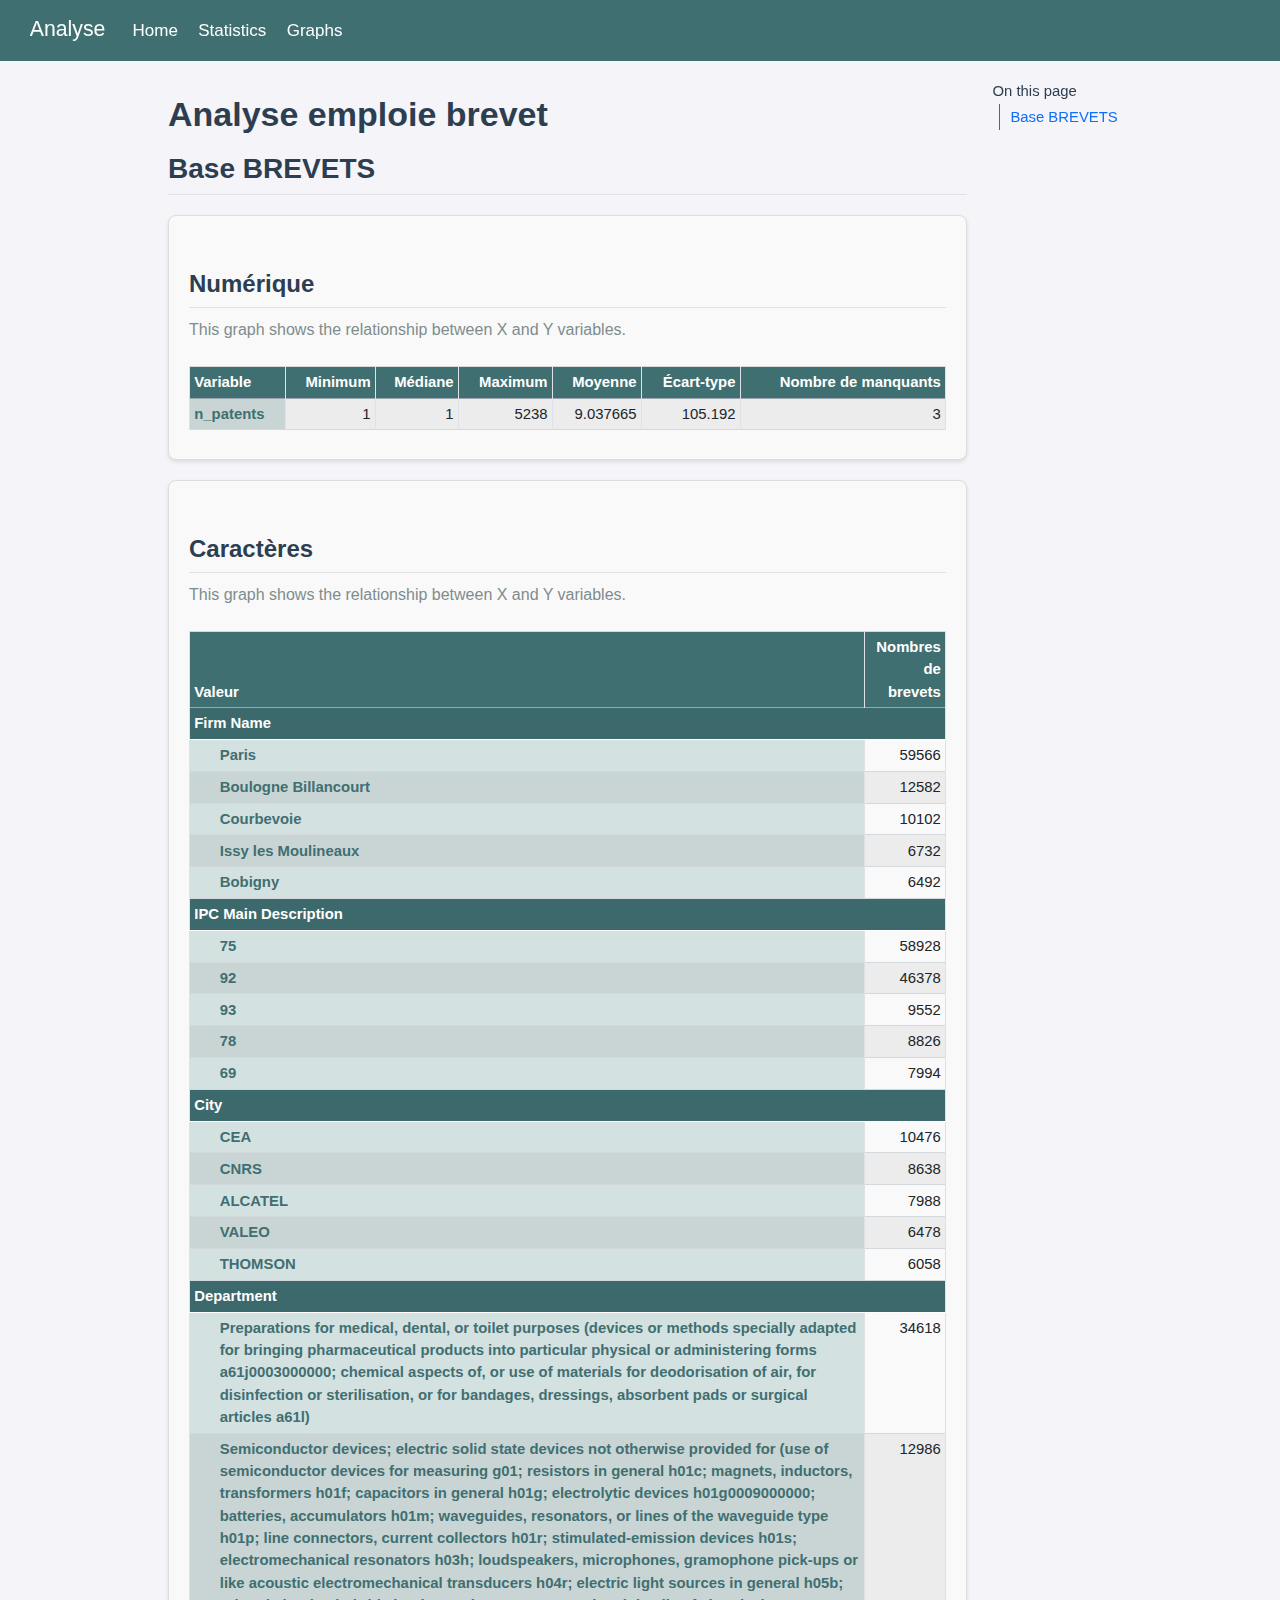
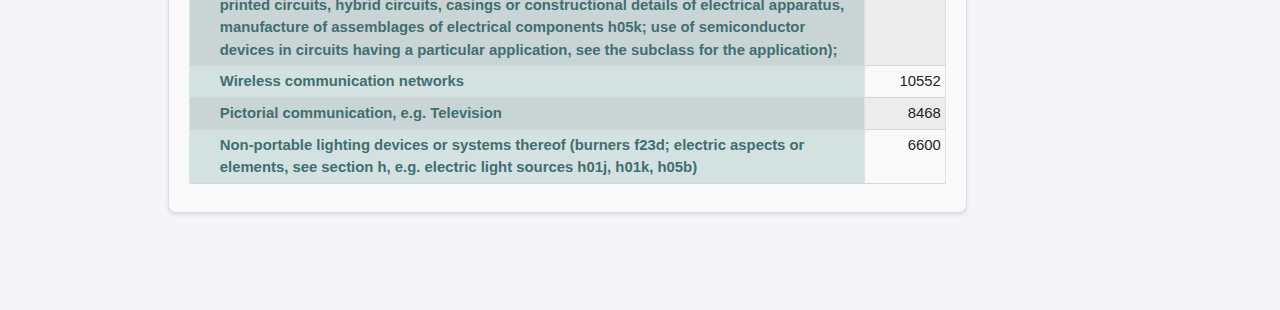
==== commit 4c7bd2e6: "Fix navbar link and ensure Graphs page renders" ====
--- a/docs/index.html
+++ b/docs/index.html
@@ -116,7 +116,13 @@
 <!-- sidebar -->
 <!-- margin-sidebar -->
     <div id="quarto-margin-sidebar" class="sidebar margin-sidebar">
-        
+        <nav id="TOC" role="doc-toc" class="toc-active">
+    <h2 id="toc-title">On this page</h2>
+   
+  <ul>
+  <li><a href="#base-brevets" id="toc-base-brevets" class="nav-link active" data-scroll-target="#base-brevets">Base BREVETS</a></li>
+  </ul>
+</nav>
     </div>
 <!-- main -->
 <main class="content" id="quarto-document-content">
@@ -140,6 +146,8 @@
 </header>
 
 
+<section id="base-brevets" class="level2">
+<h2 class="anchored" data-anchor-id="base-brevets">Base BREVETS</h2>
 <div class="graph-section">
 <h2 class="anchored">
 Numérique
@@ -300,6 +308,7 @@
 </div>
 
 
+</section>
 
 </main> <!-- /main -->
 <script id="quarto-html-after-body" type="application/javascript">
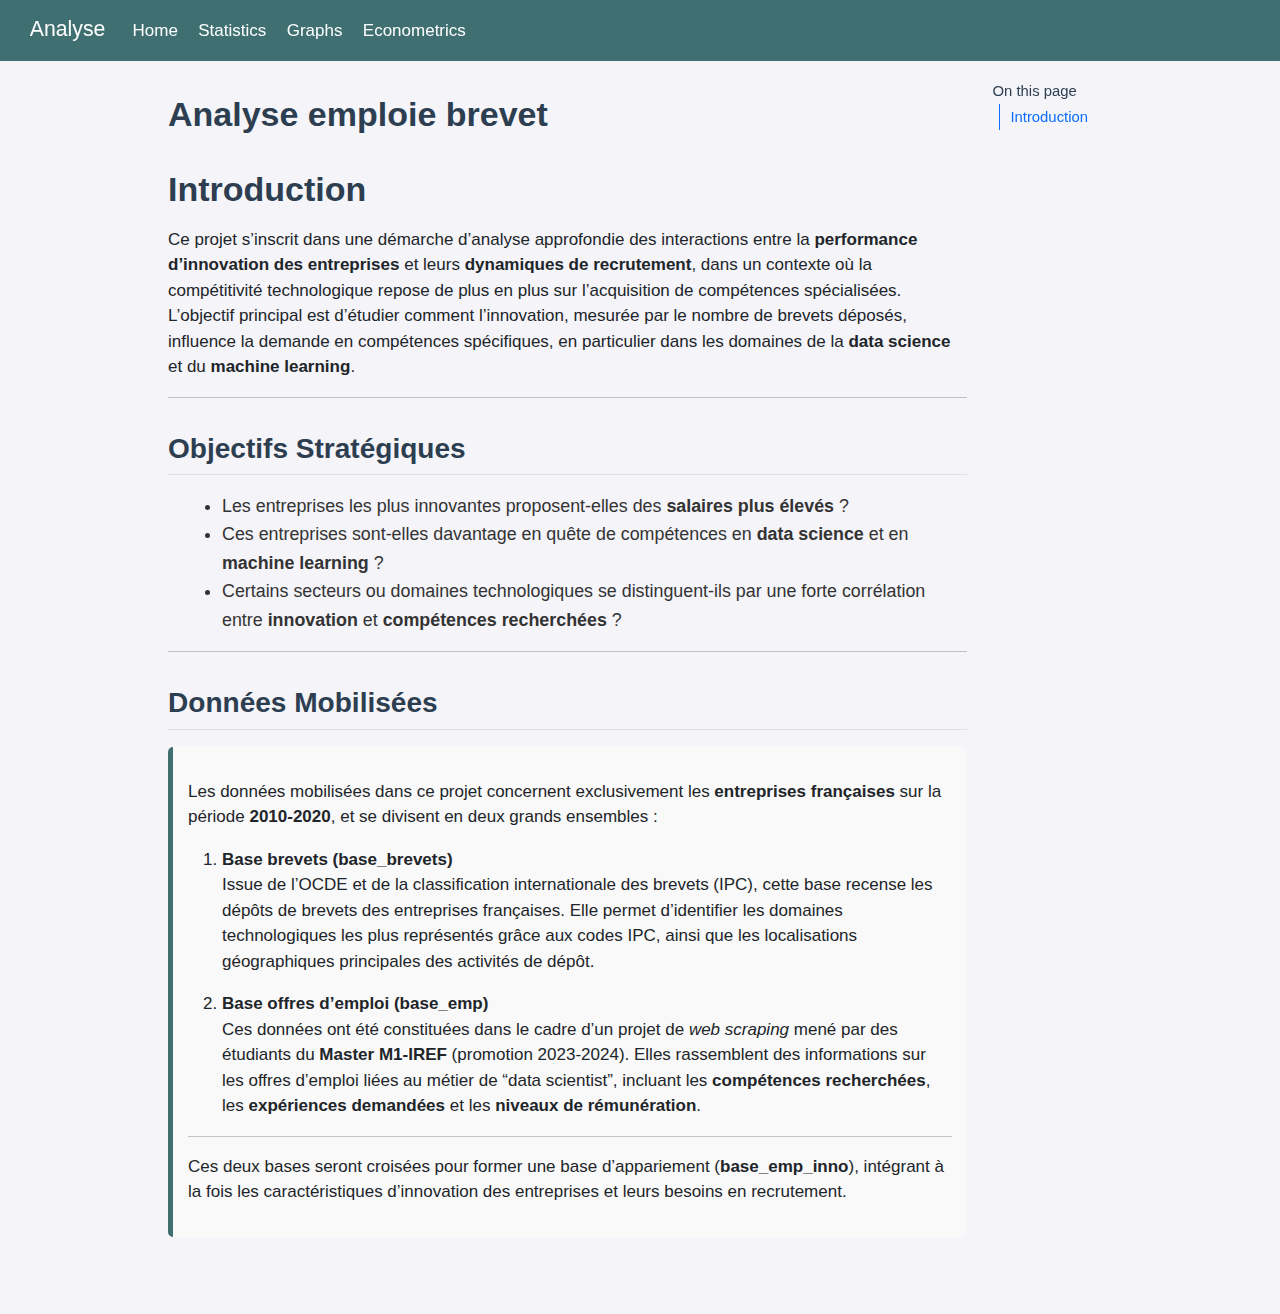
==== commit f10bc675: "evrything" ====
--- a/docs/index.html
+++ b/docs/index.html
@@ -66,10 +66,6 @@
     "search-label": "Search"
   }
 }</script>
-<script src="site_libs/kePrint-0.0.1/kePrint.js"></script>
-
-<link href="site_libs/lightable-0.0.1/lightable.css" rel="stylesheet">
-
 
 
 <link rel="stylesheet" href="styles.css">
@@ -104,6 +100,10 @@
     <a class="nav-link" href="./Graphs.html"> 
 <span class="menu-text">Graphs</span></a>
   </li>  
+  <li class="nav-item">
+    <a class="nav-link" href="./econometrics.html"> 
+<span class="menu-text">Econometrics</span></a>
+  </li>  
 </ul>
           </div> <!-- /navcollapse -->
           <div class="quarto-navbar-tools">
@@ -120,7 +120,11 @@
     <h2 id="toc-title">On this page</h2>
    
   <ul>
-  <li><a href="#base-brevets" id="toc-base-brevets" class="nav-link active" data-scroll-target="#base-brevets">Base BREVETS</a></li>
+  <li><a href="#introduction" id="toc-introduction" class="nav-link active" data-scroll-target="#introduction">Introduction</a>
+  <ul class="collapse">
+  <li><a href="#objectifs-stratégiques" id="toc-objectifs-stratégiques" class="nav-link" data-scroll-target="#objectifs-stratégiques">Objectifs Stratégiques</a></li>
+  <li><a href="#données-mobilisées" id="toc-données-mobilisées" class="nav-link" data-scroll-target="#données-mobilisées">Données Mobilisées</a></li>
+  </ul></li>
   </ul>
 </nav>
     </div>
@@ -146,169 +150,50 @@
 </header>
 
 
-<section id="base-brevets" class="level2">
-<h2 class="anchored" data-anchor-id="base-brevets">Base BREVETS</h2>
-<div class="graph-section">
-<h2 class="anchored">
-Numérique
-</h2>
-<p>
-This graph shows the relationship between X and Y variables.
-</p>
-<div class="cell">
-<div class="cell-output-display">
-<div class="table-responsive">
-<table class="table table-striped table-hover table-condensed table-bordered caption-top table-sm small" data-quarto-postprocess="true">
-<thead>
-<tr class="header">
-<th data-quarto-table-cell-role="th" style="text-align: left; font-weight: bold; color: white !important; background-color: rgba(64, 111, 113, 255) !important;">Variable</th>
-<th data-quarto-table-cell-role="th" style="text-align: right; font-weight: bold; color: white !important; background-color: rgba(64, 111, 113, 255) !important;">Minimum</th>
-<th data-quarto-table-cell-role="th" style="text-align: right; font-weight: bold; color: white !important; background-color: rgba(64, 111, 113, 255) !important;">Médiane</th>
-<th data-quarto-table-cell-role="th" style="text-align: right; font-weight: bold; color: white !important; background-color: rgba(64, 111, 113, 255) !important;">Maximum</th>
-<th data-quarto-table-cell-role="th" style="text-align: right; font-weight: bold; color: white !important; background-color: rgba(64, 111, 113, 255) !important;">Moyenne</th>
-<th data-quarto-table-cell-role="th" style="text-align: right; font-weight: bold; color: white !important; background-color: rgba(64, 111, 113, 255) !important;">Écart-type</th>
-<th data-quarto-table-cell-role="th" style="text-align: right; font-weight: bold; color: white !important; background-color: rgba(64, 111, 113, 255) !important;">Nombre de manquants</th>
-</tr>
-</thead>
-<tbody>
-<tr class="odd">
-<td style="text-align: left; font-weight: bold; color: rgba(64, 111, 113, 255) !important; background-color: rgba(212, 225, 225, 255) !important;">n_patents</td>
-<td style="text-align: right;">1</td>
-<td style="text-align: right;">1</td>
-<td style="text-align: right;">5238</td>
-<td style="text-align: right;">9.037665</td>
-<td style="text-align: right;">105.192</td>
-<td style="text-align: right;">3</td>
-</tr>
-</tbody>
-</table>
+<section id="introduction" class="level1">
+<h1>Introduction</h1>
+<div class="intro-section">
+
+<p style="font-size: 1.1em; line-height: 1.6; color: #555;">
+</p><p>Ce projet s’inscrit dans une démarche d’analyse approfondie des interactions entre la <strong>performance d’innovation des entreprises</strong> et leurs <strong>dynamiques de recrutement</strong>, dans un contexte où la compétitivité technologique repose de plus en plus sur l’acquisition de compétences spécialisées. L’objectif principal est d’étudier comment l’innovation, mesurée par le nombre de brevets déposés, influence la demande en compétences spécifiques, en particulier dans les domaines de la <strong>data science</strong> et du <strong>machine learning</strong>.</p>
+<p></p>
+<hr>
+<section id="objectifs-stratégiques" class="level2">
+<h2 class="anchored" data-anchor-id="objectifs-stratégiques">Objectifs Stratégiques</h2>
+<ul style="font-size: 1.05em; line-height: 1.6; color: #333; margin-left: 20px;">
+<li>
+Les entreprises les plus innovantes proposent-elles des <strong>salaires plus élevés</strong> ?
+</li>
+<li>
+Ces entreprises sont-elles davantage en quête de compétences en <strong>data science</strong> et en <strong>machine learning</strong> ?
+</li>
+<li>
+Certains secteurs ou domaines technologiques se distinguent-ils par une forte corrélation entre <strong>innovation</strong> et <strong>compétences recherchées</strong> ?
+</li>
+</ul>
+<hr>
+</section>
+<section id="données-mobilisées" class="level2">
+<h2 class="anchored" data-anchor-id="données-mobilisées">Données Mobilisées</h2>
+<div style="background-color: #f9f9f9; padding: 15px; border-left: 5px solid #406f71; border-radius: 5px;">
+<p style="font-size: 1.05em; line-height: 1.6; color: #444;">
+</p><p>Les données mobilisées dans ce projet concernent exclusivement les <strong>entreprises françaises</strong> sur la période <strong>2010-2020</strong>, et se divisent en deux grands ensembles :</p>
+<p></p>
+<ol type="1">
+<li><p><strong>Base brevets (base_brevets)</strong><br>
+Issue de l’OCDE et de la classification internationale des brevets (IPC), cette base recense les dépôts de brevets des entreprises françaises. Elle permet d’identifier les domaines technologiques les plus représentés grâce aux codes IPC, ainsi que les localisations géographiques principales des activités de dépôt.</p></li>
+<li><p><strong>Base offres d’emploi (base_emp)</strong><br>
+Ces données ont été constituées dans le cadre d’un projet de <em>web scraping</em> mené par des étudiants du <strong>Master M1-IREF</strong> (promotion 2023-2024). Elles rassemblent des informations sur les offres d’emploi liées au métier de “data scientist”, incluant les <strong>compétences recherchées</strong>, les <strong>expériences demandées</strong> et les <strong>niveaux de rémunération</strong>.</p></li>
+</ol>
+<hr>
+<p style="font-size: 1.05em; line-height: 1.6; color: #555;">
+</p><p>Ces deux bases seront croisées pour former une base d’appariement (<strong>base_emp_inno</strong>), intégrant à la fois les caractéristiques d’innovation des entreprises et leurs besoins en recrutement.</p>
+<p></p>
 </div>
 
 
-</div>
-</div>
-</div>
-<div class="graph-section">
-<h2 class="anchored">
-Caractères
-</h2>
-<p>
-This graph shows the relationship between X and Y variables.
-</p>
-<div class="cell">
-<div class="cell-output-display">
-<div class="table-responsive">
-<table class="table table-striped table-hover table-condensed table-bordered caption-top table-sm small" data-quarto-postprocess="true">
-<thead>
-<tr class="header">
-<th data-quarto-table-cell-role="th" style="text-align: left; font-weight: bold; color: white !important; background-color: rgba(64, 111, 113, 255) !important;">Valeur</th>
-<th data-quarto-table-cell-role="th" style="text-align: right; font-weight: bold; color: white !important; background-color: rgba(64, 111, 113, 255) !important;">Nombres de brevets</th>
-</tr>
-</thead>
-<tbody>
-<tr class="odd" data-grouplength="5">
-<td colspan="2" style="border-bottom: 1px solid; color: white !important; background-color: rgba(64, 111, 113, 255) !important"><strong>Firm Name</strong></td>
-</tr>
-<tr class="even">
-<td style="text-align: left; font-weight: bold; color: rgba(64, 111, 113, 255) !important; background-color: rgba(212, 225, 225, 255) !important; padding-left: 2em;" data-indentlevel="1">Paris</td>
-<td style="text-align: right;">59566</td>
-</tr>
-<tr class="odd">
-<td style="text-align: left; font-weight: bold; color: rgba(64, 111, 113, 255) !important; background-color: rgba(212, 225, 225, 255) !important; padding-left: 2em;" data-indentlevel="1">Boulogne Billancourt</td>
-<td style="text-align: right;">12582</td>
-</tr>
-<tr class="even">
-<td style="text-align: left; font-weight: bold; color: rgba(64, 111, 113, 255) !important; background-color: rgba(212, 225, 225, 255) !important; padding-left: 2em;" data-indentlevel="1">Courbevoie</td>
-<td style="text-align: right;">10102</td>
-</tr>
-<tr class="odd">
-<td style="text-align: left; font-weight: bold; color: rgba(64, 111, 113, 255) !important; background-color: rgba(212, 225, 225, 255) !important; padding-left: 2em;" data-indentlevel="1">Issy les Moulineaux</td>
-<td style="text-align: right;">6732</td>
-</tr>
-<tr class="even">
-<td style="text-align: left; font-weight: bold; color: rgba(64, 111, 113, 255) !important; background-color: rgba(212, 225, 225, 255) !important; padding-left: 2em;" data-indentlevel="1">Bobigny</td>
-<td style="text-align: right;">6492</td>
-</tr>
-<tr class="odd" data-grouplength="5">
-<td colspan="2" style="border-bottom: 1px solid; color: white !important; background-color: rgba(64, 111, 113, 255) !important"><strong>IPC Main Description</strong></td>
-</tr>
-<tr class="even">
-<td style="text-align: left; font-weight: bold; color: rgba(64, 111, 113, 255) !important; background-color: rgba(212, 225, 225, 255) !important; padding-left: 2em;" data-indentlevel="1">75</td>
-<td style="text-align: right;">58928</td>
-</tr>
-<tr class="odd">
-<td style="text-align: left; font-weight: bold; color: rgba(64, 111, 113, 255) !important; background-color: rgba(212, 225, 225, 255) !important; padding-left: 2em;" data-indentlevel="1">92</td>
-<td style="text-align: right;">46378</td>
-</tr>
-<tr class="even">
-<td style="text-align: left; font-weight: bold; color: rgba(64, 111, 113, 255) !important; background-color: rgba(212, 225, 225, 255) !important; padding-left: 2em;" data-indentlevel="1">93</td>
-<td style="text-align: right;">9552</td>
-</tr>
-<tr class="odd">
-<td style="text-align: left; font-weight: bold; color: rgba(64, 111, 113, 255) !important; background-color: rgba(212, 225, 225, 255) !important; padding-left: 2em;" data-indentlevel="1">78</td>
-<td style="text-align: right;">8826</td>
-</tr>
-<tr class="even">
-<td style="text-align: left; font-weight: bold; color: rgba(64, 111, 113, 255) !important; background-color: rgba(212, 225, 225, 255) !important; padding-left: 2em;" data-indentlevel="1">69</td>
-<td style="text-align: right;">7994</td>
-</tr>
-<tr class="odd" data-grouplength="5">
-<td colspan="2" style="border-bottom: 1px solid; color: white !important; background-color: rgba(64, 111, 113, 255) !important"><strong>City</strong></td>
-</tr>
-<tr class="even">
-<td style="text-align: left; font-weight: bold; color: rgba(64, 111, 113, 255) !important; background-color: rgba(212, 225, 225, 255) !important; padding-left: 2em;" data-indentlevel="1">CEA</td>
-<td style="text-align: right;">10476</td>
-</tr>
-<tr class="odd">
-<td style="text-align: left; font-weight: bold; color: rgba(64, 111, 113, 255) !important; background-color: rgba(212, 225, 225, 255) !important; padding-left: 2em;" data-indentlevel="1">CNRS</td>
-<td style="text-align: right;">8638</td>
-</tr>
-<tr class="even">
-<td style="text-align: left; font-weight: bold; color: rgba(64, 111, 113, 255) !important; background-color: rgba(212, 225, 225, 255) !important; padding-left: 2em;" data-indentlevel="1">ALCATEL</td>
-<td style="text-align: right;">7988</td>
-</tr>
-<tr class="odd">
-<td style="text-align: left; font-weight: bold; color: rgba(64, 111, 113, 255) !important; background-color: rgba(212, 225, 225, 255) !important; padding-left: 2em;" data-indentlevel="1">VALEO</td>
-<td style="text-align: right;">6478</td>
-</tr>
-<tr class="even">
-<td style="text-align: left; font-weight: bold; color: rgba(64, 111, 113, 255) !important; background-color: rgba(212, 225, 225, 255) !important; padding-left: 2em;" data-indentlevel="1">THOMSON</td>
-<td style="text-align: right;">6058</td>
-</tr>
-<tr class="odd" data-grouplength="5">
-<td colspan="2" style="border-bottom: 1px solid; color: white !important; background-color: rgba(64, 111, 113, 255) !important"><strong>Department</strong></td>
-</tr>
-<tr class="even">
-<td style="text-align: left; font-weight: bold; color: rgba(64, 111, 113, 255) !important; background-color: rgba(212, 225, 225, 255) !important; padding-left: 2em;" data-indentlevel="1">Preparations for medical, dental, or toilet purposes (devices or methods specially adapted for bringing pharmaceutical products into particular physical or administering forms a61j0003000000; chemical aspects of, or use of materials for deodorisation of air, for disinfection or sterilisation, or for bandages, dressings, absorbent pads or surgical articles a61l)</td>
-<td style="text-align: right;">34618</td>
-</tr>
-<tr class="odd">
-<td style="text-align: left; font-weight: bold; color: rgba(64, 111, 113, 255) !important; background-color: rgba(212, 225, 225, 255) !important; padding-left: 2em;" data-indentlevel="1">Semiconductor devices; electric solid state devices not otherwise provided for (use of semiconductor devices for measuring g01; resistors in general h01c; magnets, inductors, transformers h01f; capacitors in general h01g; electrolytic devices h01g0009000000; batteries, accumulators h01m; waveguides, resonators, or lines of the waveguide type h01p; line connectors, current collectors h01r; stimulated-emission devices h01s; electromechanical resonators h03h; loudspeakers, microphones, gramophone pick-ups or like acoustic electromechanical transducers h04r; electric light sources in general h05b; printed circuits, hybrid circuits, casings or constructional details of electrical apparatus, manufacture of assemblages of electrical components h05k; use of semiconductor devices in circuits having a particular application, see the subclass for the application);</td>
-<td style="text-align: right;">12986</td>
-</tr>
-<tr class="even">
-<td style="text-align: left; font-weight: bold; color: rgba(64, 111, 113, 255) !important; background-color: rgba(212, 225, 225, 255) !important; padding-left: 2em;" data-indentlevel="1">Wireless communication networks</td>
-<td style="text-align: right;">10552</td>
-</tr>
-<tr class="odd">
-<td style="text-align: left; font-weight: bold; color: rgba(64, 111, 113, 255) !important; background-color: rgba(212, 225, 225, 255) !important; padding-left: 2em;" data-indentlevel="1">Pictorial communication, e.g. Television</td>
-<td style="text-align: right;">8468</td>
-</tr>
-<tr class="even">
-<td style="text-align: left; font-weight: bold; color: rgba(64, 111, 113, 255) !important; background-color: rgba(212, 225, 225, 255) !important; padding-left: 2em;" data-indentlevel="1">Non-portable lighting devices or systems thereof (burners f23d; electric aspects or elements, see section h, e.g. electric light sources h01j, h01k, h05b)</td>
-<td style="text-align: right;">6600</td>
-</tr>
-</tbody>
-</table>
-</div>
-
-
-</div>
-</div>
-</div>
-
-
 </section>
+</div></section>
 
 </main> <!-- /main -->
 <script id="quarto-html-after-body" type="application/javascript">
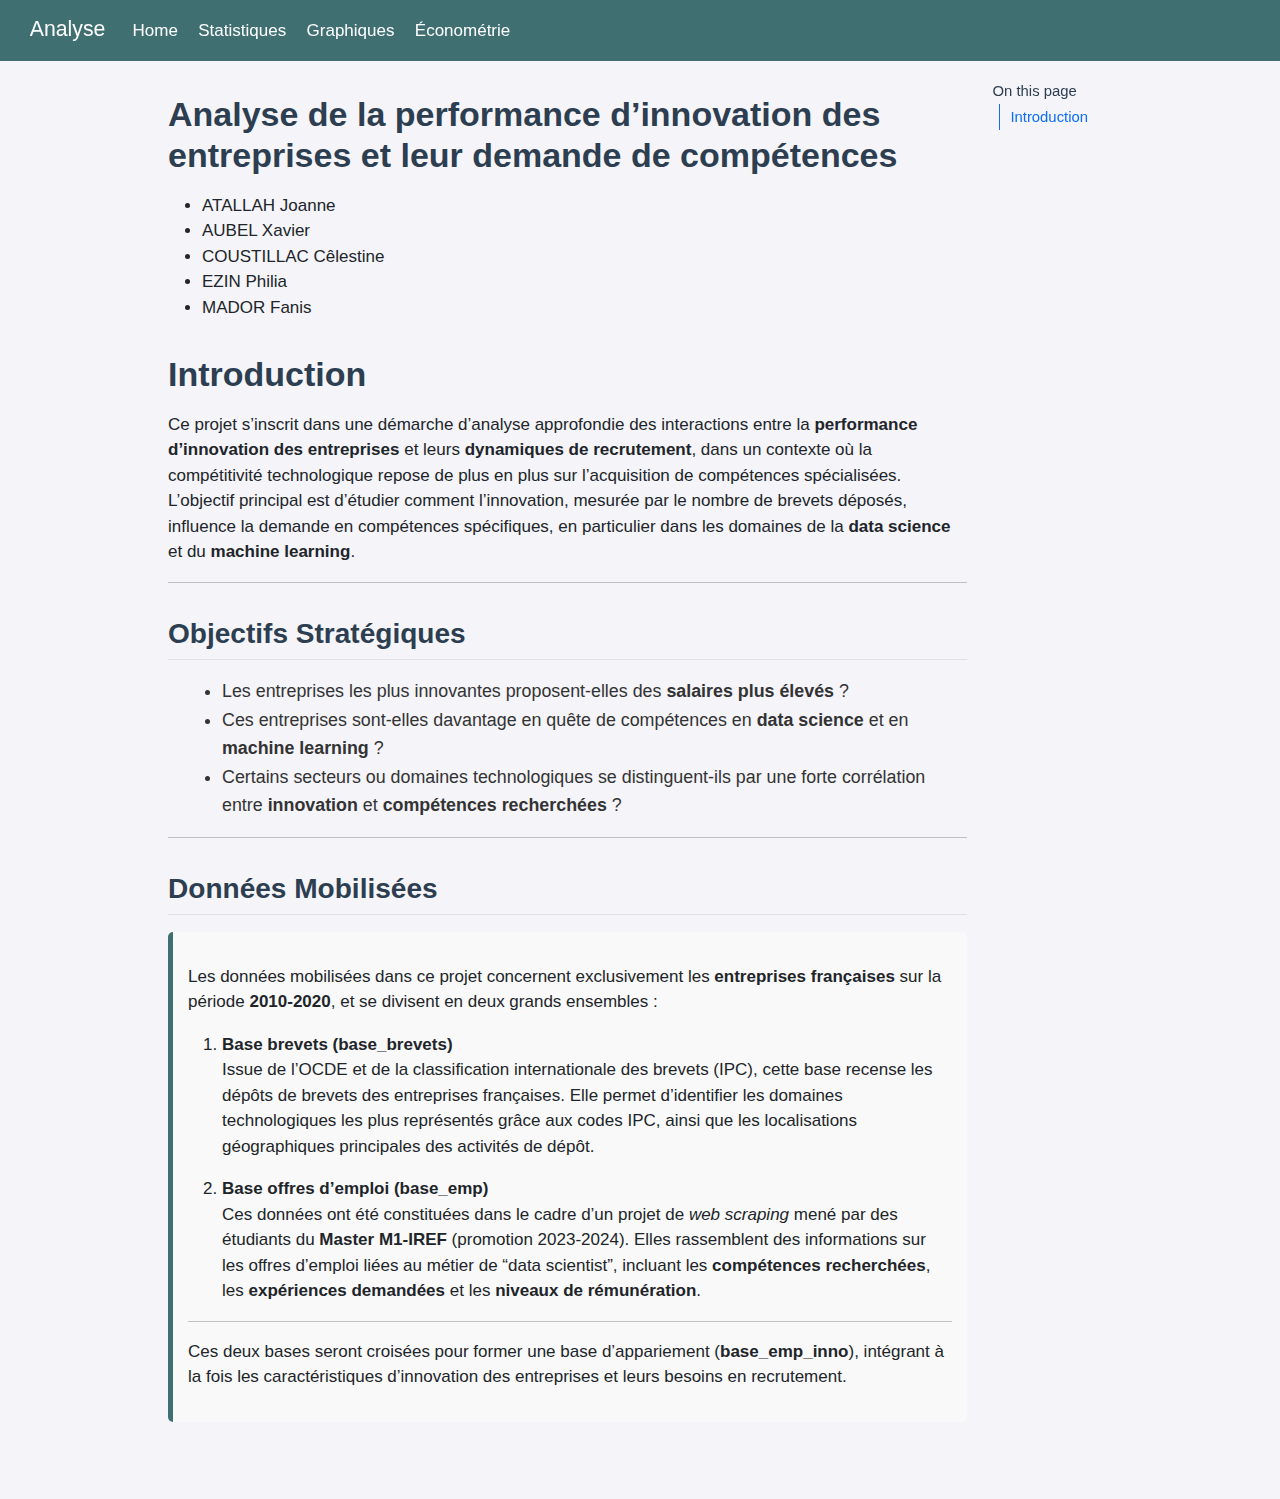
==== commit 96d24dbe: "modif" ====
--- a/docs/index.html
+++ b/docs/index.html
@@ -7,7 +7,7 @@
 <meta name="viewport" content="width=device-width, initial-scale=1.0, user-scalable=yes">
 
 
-<title>Analyse - Analyse emploie brevet</title>
+<title>Analyse - Analyse de la performance d’innovation des entreprises et leur demande de compétences</title>
 <style>
 code{white-space: pre-wrap;}
 span.smallcaps{font-variant: small-caps;}
@@ -94,15 +94,15 @@
   </li>  
   <li class="nav-item">
     <a class="nav-link" href="./about.html"> 
-<span class="menu-text">Statistics</span></a>
+<span class="menu-text">Statistiques</span></a>
   </li>  
   <li class="nav-item">
     <a class="nav-link" href="./Graphs.html"> 
-<span class="menu-text">Graphs</span></a>
+<span class="menu-text">Graphiques</span></a>
   </li>  
   <li class="nav-item">
     <a class="nav-link" href="./econometrics.html"> 
-<span class="menu-text">Econometrics</span></a>
+<span class="menu-text">Économétrie</span></a>
   </li>  
 </ul>
           </div> <!-- /navcollapse -->
@@ -133,7 +133,7 @@
 
 <header id="title-block-header" class="quarto-title-block default">
 <div class="quarto-title">
-<h1 class="title">Analyse emploie brevet</h1>
+<h1 class="title">Analyse de la performance d’innovation des entreprises et leur demande de compétences</h1>
 </div>
 
 
@@ -150,6 +150,23 @@
 </header>
 
 
+<ul>
+<li>
+ATALLAH Joanne
+</li>
+<li>
+AUBEL Xavier
+</li>
+<li>
+COUSTILLAC Cêlestine
+</li>
+<li>
+EZIN Philia
+</li>
+<li>
+MADOR Fanis
+</li>
+</ul>
 <section id="introduction" class="level1">
 <h1>Introduction</h1>
 <div class="intro-section">
--- a/docs/styles.css
+++ b/docs/styles.css
@@ -60,3 +60,5 @@
   margin-bottom: 15px;
 }
 
+
+
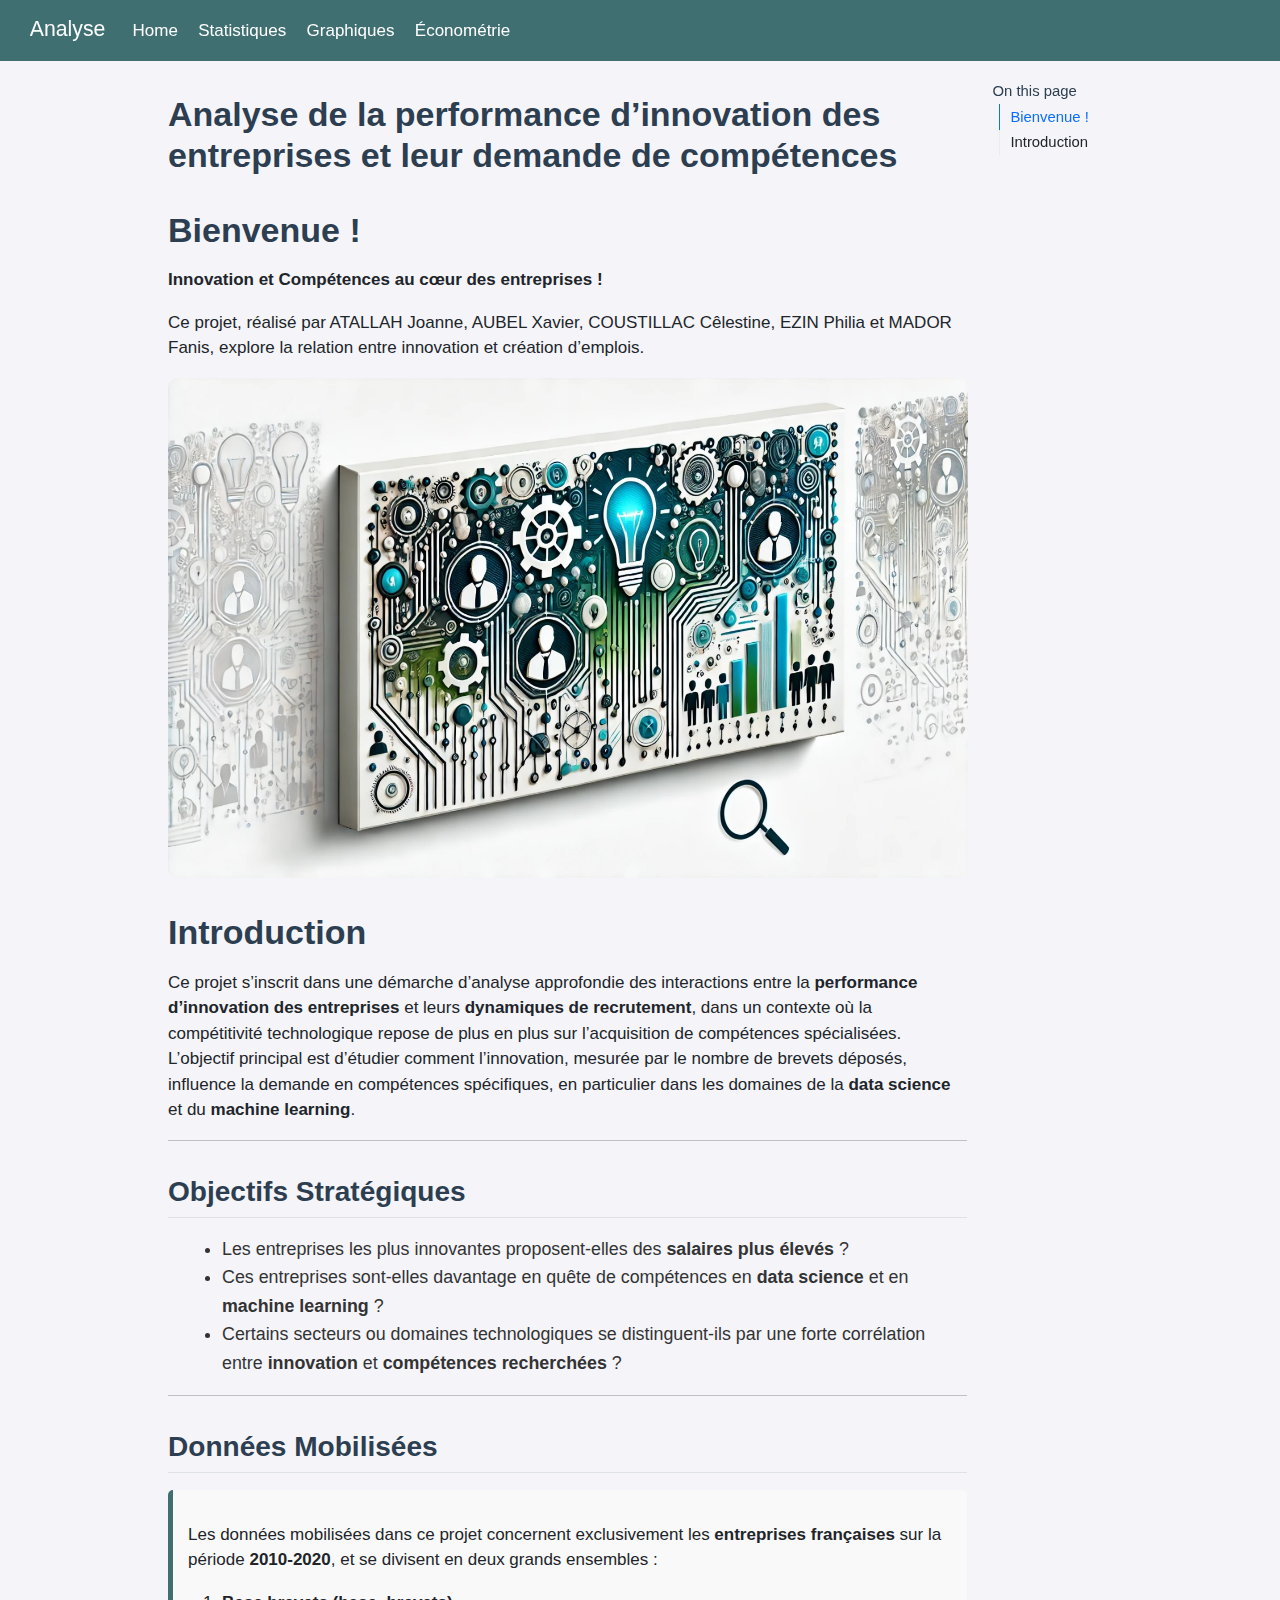
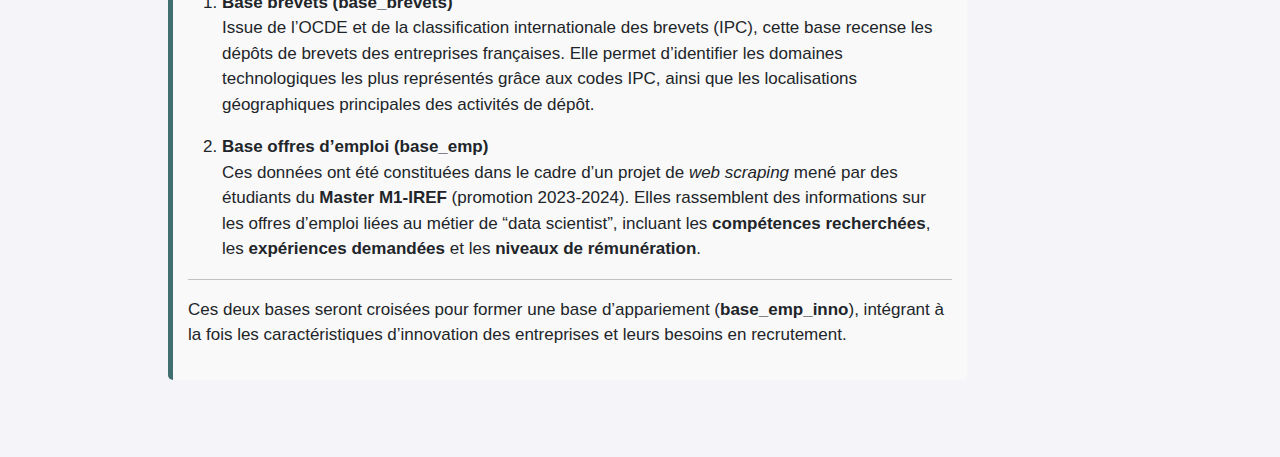
==== commit 975309c7: "modif" ====
--- a/docs/index.html
+++ b/docs/index.html
@@ -120,7 +120,8 @@
     <h2 id="toc-title">On this page</h2>
    
   <ul>
-  <li><a href="#introduction" id="toc-introduction" class="nav-link active" data-scroll-target="#introduction">Introduction</a>
+  <li><a href="#bienvenue" id="toc-bienvenue" class="nav-link active" data-scroll-target="#bienvenue">Bienvenue !</a></li>
+  <li><a href="#introduction" id="toc-introduction" class="nav-link" data-scroll-target="#introduction">Introduction</a>
   <ul class="collapse">
   <li><a href="#objectifs-stratégiques" id="toc-objectifs-stratégiques" class="nav-link" data-scroll-target="#objectifs-stratégiques">Objectifs Stratégiques</a></li>
   <li><a href="#données-mobilisées" id="toc-données-mobilisées" class="nav-link" data-scroll-target="#données-mobilisées">Données Mobilisées</a></li>
@@ -150,23 +151,12 @@
 </header>
 
 
-<ul>
-<li>
-ATALLAH Joanne
-</li>
-<li>
-AUBEL Xavier
-</li>
-<li>
-COUSTILLAC Cêlestine
-</li>
-<li>
-EZIN Philia
-</li>
-<li>
-MADOR Fanis
-</li>
-</ul>
+<section id="bienvenue" class="level1">
+<h1>Bienvenue !</h1>
+<p><strong>Innovation et Compétences au cœur des entreprises !</strong></p>
+<p>Ce projet, réalisé par ATALLAH Joanne, AUBEL Xavier, COUSTILLAC Cêlestine, EZIN Philia et MADOR Fanis, explore la relation entre innovation et création d’emplois.</p>
+<p><img src="photos/pi.jpg" alt="Description de l'image" width="800" height="500" style="display: block; margin: 0 auto; border-radius: 10px;"></p>
+</section>
 <section id="introduction" class="level1">
 <h1>Introduction</h1>
 <div class="intro-section">
